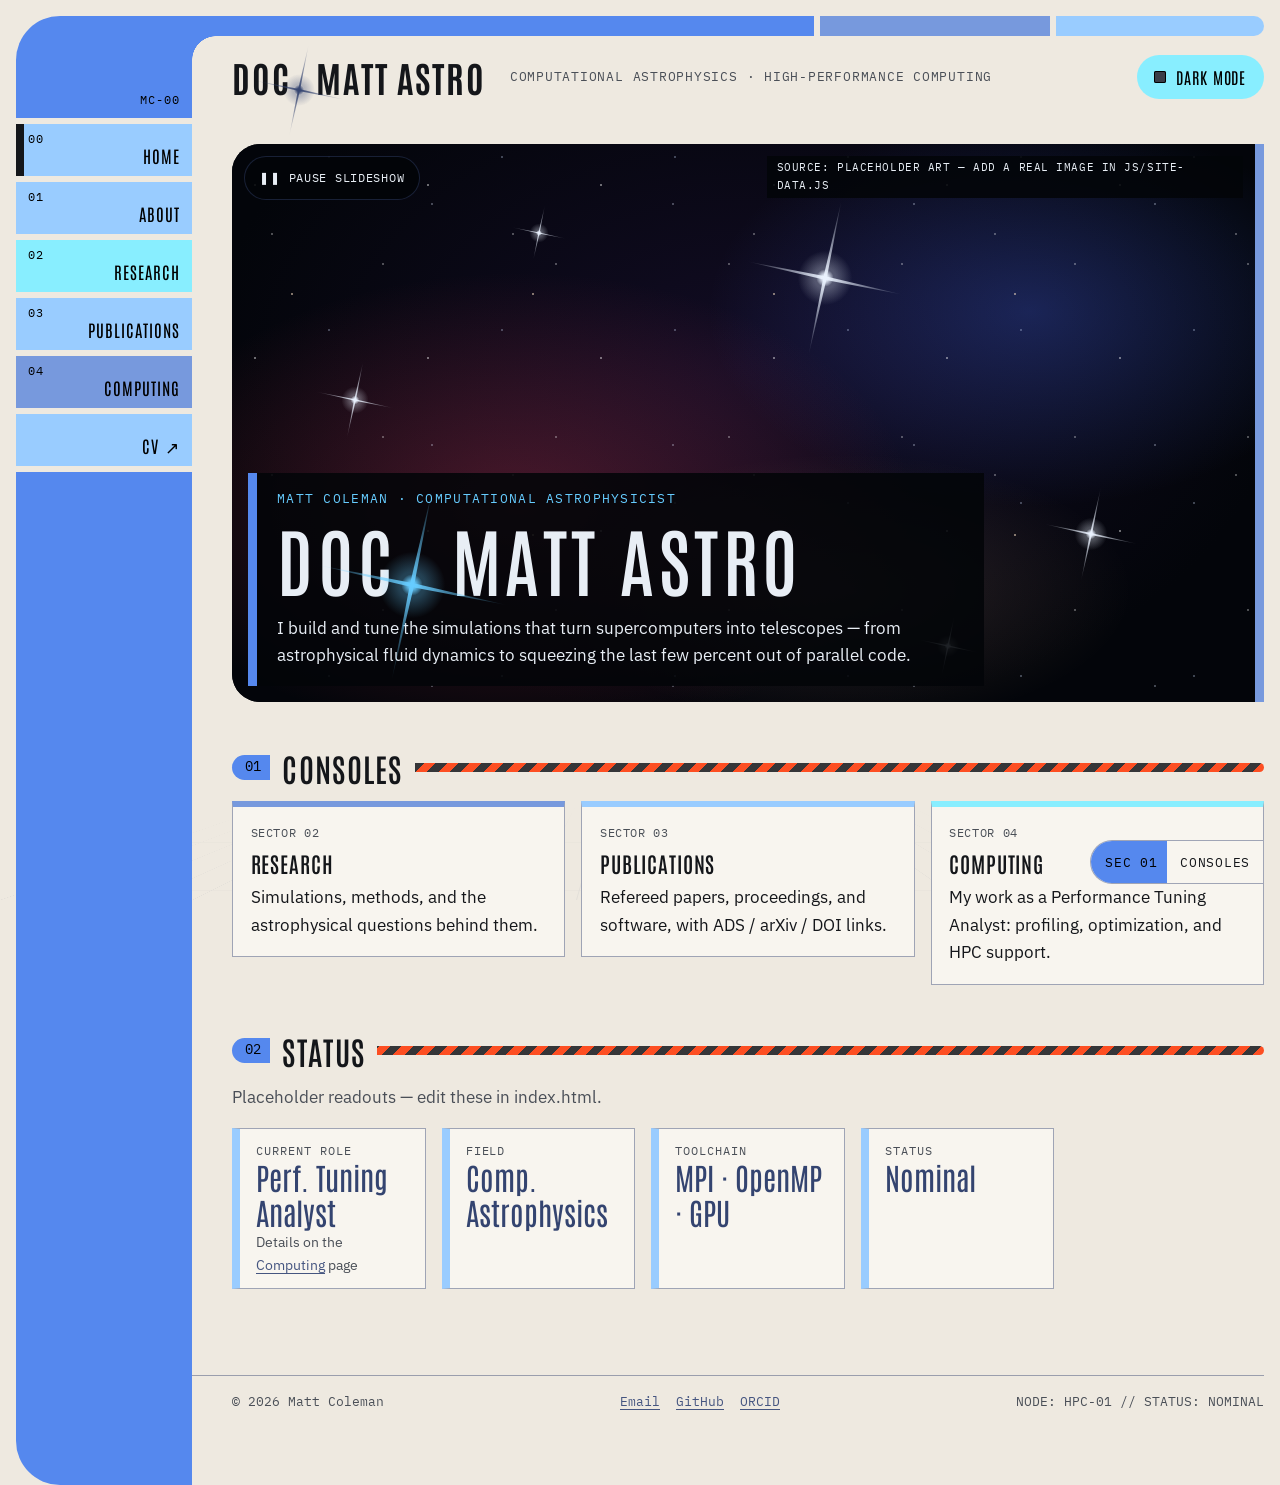
==== index.html @ 10bf3dcd "Initial convert" ====
<!doctype html>
<html lang="en">
<head>
  <meta charset="utf-8">
  <meta name="viewport" content="width=device-width, initial-scale=1">
  <title>Doc. Matt Astro — Matt Coleman, computational astrophysics & HPC</title>
  <meta name="description" content="Matt Coleman: computational astrophysicist and high-performance computing specialist.">

  <!-- 1. Apply a saved light/dark choice before anything is drawn (must come first). -->
  <script src="js/theme-init.js"></script>

  <!-- 2. Fonts: the only thing loaded from outside this site. -->
  <link rel="preconnect" href="https://fonts.googleapis.com">
  <link rel="preconnect" href="https://fonts.gstatic.com" crossorigin>
  <link rel="stylesheet" href="https://fonts.googleapis.com/css2?family=Antonio:wght@400;600;700&family=IBM+Plex+Mono:wght@400;500&family=IBM+Plex+Sans:ital,wght@0,400;0,600;1,400&display=swap">

  <!-- 3. Site styles (tokens first: they define the colors the others use). -->
  <link rel="stylesheet" href="css/tokens.css">
  <link rel="stylesheet" href="css/base.css">
  <link rel="stylesheet" href="css/layout.css">
  <link rel="stylesheet" href="css/components.css">

  <!-- 4. Scripts. "defer" = run after the HTML is read, in this order. -->
  <script src="js/site-data.js" defer></script>
  <script src="js/psf-star.js" defer></script>
  <script src="js/render.js" defer></script>
  <script src="js/rotator.js" defer></script>
  <script src="js/scrollspy.js" defer></script>
  <script src="js/theme-toggle.js" defer></script>
</head>
<body>
<!-- ================================================================
     PAGE CONTENT — EDIT TEXT BELOW
     This block is JSON: keep the "quotes", and put a comma between
     items but NOT after the last one. See README.md for every field.
     ================================================================ -->
<script type="application/json" id="page-data">
{
  "home": true,
  "kicker": "Matt Coleman · Computational Astrophysicist",
  "intro": "I build and tune the simulations that turn supercomputers into telescopes — from astrophysical fluid dynamics to squeezing the last few percent out of parallel code.",
  "image": "rotate",
  "sections": [
    {
      "id": "consoles",
      "label": "Consoles",
      "type": "cards",
      "items": [
        {
          "meta": "Sector 02",
          "title": "Research",
          "href": "research.html",
          "text": "Simulations, methods, and the astrophysical questions behind them."
        },
        {
          "meta": "Sector 03",
          "title": "Publications",
          "href": "publications.html",
          "text": "Refereed papers, proceedings, and software, with ADS / arXiv / DOI links."
        },
        {
          "meta": "Sector 04",
          "title": "Computing",
          "href": "computing.html",
          "text": "My work as a Performance Tuning Analyst: profiling, optimization, and HPC support."
        }
      ]
    },
    {
      "id": "status",
      "label": "Status",
      "type": "stats",
      "intro": "Placeholder readouts — edit these in index.html.",
      "items": [
        {
          "label": "Current role",
          "value": "Perf. Tuning Analyst",
          "note": "Details on the [Computing](computing.html) page"
        },
        {
          "label": "Field",
          "value": "Comp. Astrophysics"
        },
        {
          "label": "Toolchain",
          "value": "MPI · OpenMP · GPU"
        },
        {
          "label": "Status",
          "value": "Nominal"
        }
      ]
    }
  ]
}
</script>
<!-- ======================= END OF PAGE CONTENT ===================== -->

  <a class="skip-link" href="#main">Skip to content</a>

  <div class="frame">
    <!-- LCARS corner block (decoration only) -->
    <div class="elbow" aria-hidden="true"><span class="elbow-code">MC-00</span></div>

    <header class="masthead">
      <a class="wordmark" href="index.html">Doc<span class="sr-only">.</span><span class="psf" aria-hidden="true"></span> Matt Astro</a>
      <p class="masthead-sub">Computational Astrophysics · High-Performance Computing</p>
      <button id="theme-toggle" class="toggle" type="button" aria-pressed="false" hidden>
        <span class="toggle-led" aria-hidden="true"></span>Dark mode
      </button>
    </header>

    <!-- Site navigation. To add a page, copy one <li> line in EVERY .html file. -->
    <nav class="rail" aria-label="Site">
      <ul>
        <li><a href="index.html" aria-current="page"><span class="pill-code">00</span>Home</a></li>
        <li><a href="about.html"><span class="pill-code">01</span>About</a></li>
        <li><a href="research.html"><span class="pill-code">02</span>Research</a></li>
        <li><a href="publications.html"><span class="pill-code">03</span>Publications</a></li>
        <li><a href="computing.html"><span class="pill-code">04</span>Computing</a></li>
        <li><a href="cv/Matt_Coleman_CV.pdf">CV <span aria-hidden="true">↗</span><span class="sr-only">(PDF)</span></a></li>
      </ul>
      <div class="rail-fill" aria-hidden="true"></div>
    </nav>

    <main id="main" tabindex="-1">
      <noscript>
        <div class="noscript-panel">
          <p>This site draws its pages with JavaScript, which is turned off in your browser.
          You can still download the <a href="cv/Matt_Coleman_CV.pdf">CV (PDF)</a>.</p>
        </div>
      </noscript>
      <!-- Everything else in <main> is built by js/render.js from the JSON above. -->
    </main>

    <footer class="site-footer">
      <p>© Matt Coleman</p>
    </footer>
  </div>
</body>
</html>
---- css/tokens.css ----
/* =====================================================================
   tokens.css — every color, font, size and speed used on the site.

   HOW THIS FILE WORKS
   1. "Primitives" are raw colors with descriptive names.
   2. "Semantic" tokens say what a color is FOR (background, text, ...).
      The other CSS files only ever use the semantic tokens, so changing
      a theme means editing this file and nothing else.
   3. There are three LCARS "styles", taken from thelcars.com/themes:
        Lower Decks (orange), Lower Decks PADD (blue), and Picard.
      js/theme-init.js picks one at random on every page load and sets
      <html data-style="...">. Each style only fills in the panel colors
      and the --s-* accent variables; the light/dark blocks below read them.
      With no JavaScript the default (Lower Decks orange) is used.
   4. Light theme is the default. Dark theme kicks in when
        a) the visitor's system is set to dark (and they haven't picked
           light with the toggle), or
        b) the visitor picked dark with the toggle.
      The two dark blocks below must stay identical — edit both together.
   ===================================================================== */

:root {
  /* ---------- Primitives (raw colors) ---------- */
  /* Lower Decks (orange) — names and values from thelcars.com */
  --ld-october-sunset: #FF4400;
  --ld-orange:         #FF7700;
  --ld-harvest-gold:   #FFAA44;
  --ld-honey:          #FFCC99;
  --ld-butter:         #FFEECC;
  --ld-daybreak:       #FF9911;
  /* Lower Decks PADD (blue) */
  --pd-alpha-blue:     #5588EE;
  --pd-beta-blue:      #7799DD;
  --pd-arctic-snow:    #99CCFF;
  --pd-arctic-ice:     #66CCFF;
  --pd-radioactive:    #88EEFF;
  --pd-night-cloud:    #344470;
  --pd-night-rain:     #455580;
  --pd-sunset-red:     #FF3300;
  /* Picard */
  --pc-blue:           #37A6D1;
  --pc-bright-blue:    #41C4F7;
  --pc-dark-blue:      #1C3C55;
  --pc-medium-dark-blue: #2A7193;
  --pc-light-gray:     #9EA5BA;
  --pc-ghost-gray:     #D2D5DF;
  --pc-orange-red:     #E7442A;
  --pc-pale-orange-red: #FF977B;
  --ink:          #14161A;   /* near-black */
  --void:         #05070B;   /* deep-space black */
  --paper:        #EEE9E0;   /* warm "console paper" */

  /* ---------- Fonts (loaded from Google Fonts in each page's <head>) ---------- */
  --font-display: "Antonio", "Arial Narrow", sans-serif;     /* LCARS labels */
  --font-body:    "IBM Plex Sans", system-ui, sans-serif;    /* paragraphs */
  --font-mono:    "IBM Plex Mono", ui-monospace, monospace;  /* readouts */

  /* ---------- Sizes ---------- */
  --rail-w:  11rem;    /* width of the left navigation rail */
  --bar-h:   1.25rem;  /* thickness of the LCARS header bar */
  --fillet:  1.5rem;   /* radius of the inner elbow curve */
  --gap:     0.375rem; /* the thin black gaps between LCARS blocks */
  --radius-elbow: 2.75rem;
  --measure: 68ch;     /* comfortable max line length for paragraphs */

  /* ---------- Motion ---------- */
  --dur:  160ms;                       /* hover/focus transition length */
  --dur-fade: 1.2s;                    /* crossfade between rotating photos */
  --ease: cubic-bezier(.2, .7, .3, 1);

  /* ---------- Style: Lower Decks (default) ---------- */
  --panel-1:     var(--ld-orange);        /* LCARS block fills ... */
  --panel-2:     var(--ld-harvest-gold);
  --panel-3:     var(--ld-honey);
  --panel-4:     var(--ld-october-sunset);
  --hazard-a:    var(--ld-orange);
  --s-accent-light:     #9A3F00;          /* darkened to be readable on paper */
  --s-accent-light-rgb: 154, 63, 0;
  --s-link-light:       #8A3800;
  --s-fill-light:       var(--ld-butter); /* "selected" fill, black text */
  --s-accent-dark:      var(--ld-daybreak);
  --s-accent-dark-rgb:  255, 153, 17;

  /* ---------- Semantic tokens: LIGHT theme ("daylight control room") ---------- */
  color-scheme: light;
  --bg:          var(--paper);
  --surface:     #F8F5EF;  /* cards and panels */
  --text:        var(--ink);
  --text-muted:  #4A4F57;
  --accent:      var(--s-accent-light);    /* headings' accents, readout values */
  --link:        var(--s-link-light);
  --line:        rgba(var(--s-accent-light-rgb), 0.45);  /* hairline borders */
  --on-panel:    #000;                     /* ... always with black text */
  --accent-fill: var(--s-fill-light);      /* "selected" fill, black text */
  --glow:        none;                     /* no glow in daylight — it reads as blur */
  --glow-strong: 0 0 0 1px var(--accent);
  --grid-line:   rgba(var(--s-accent-light-rgb), 0.5);
  --grid-opacity: 0.12;
  --hazard-b:    var(--ink);
  --scrim:       rgba(3, 5, 9, 0.88);      /* backing behind text on photos */
  --focus:       #0047D6;
}

/* ---------- Style: Lower Decks PADD (blue) ---------- */
:root[data-style="lower-decks-padd"] {
  --panel-1:     var(--pd-alpha-blue);
  --panel-2:     var(--pd-beta-blue);
  --panel-3:     var(--pd-arctic-snow);
  --panel-4:     var(--pd-radioactive);
  --hazard-a:    var(--pd-sunset-red);
  --s-accent-light:     var(--pd-night-cloud);
  --s-accent-light-rgb: 52, 68, 112;
  --s-link-light:       var(--pd-night-rain);
  --s-fill-light:       var(--pd-arctic-snow);
  --s-accent-dark:      var(--pd-arctic-ice);
  --s-accent-dark-rgb:  102, 204, 255;
}

/* ---------- Style: Picard ---------- */
:root[data-style="picard"] {
  --panel-1:     var(--pc-blue);
  --panel-2:     var(--pc-pale-orange-red);
  --panel-3:     var(--pc-light-gray);
  --panel-4:     var(--pc-ghost-gray);
  --hazard-a:    var(--pc-orange-red);
  --s-accent-light:     var(--pc-medium-dark-blue);
  --s-accent-light-rgb: 42, 113, 147;
  --s-link-light:       var(--pc-dark-blue);
  --s-fill-light:       var(--pc-bright-blue);
  --s-accent-dark:      var(--pc-bright-blue);
  --s-accent-dark-rgb:  65, 196, 247;
}

/* ---------- DARK theme ("night watch"), automatic ---------- */
@media (prefers-color-scheme: dark) {
  :root:not([data-theme="light"]) {
    color-scheme: dark;
    --bg:          var(--void);
    --surface:     #0B1018;
    --text:        #E8EEF5;
    --text-muted:  #9AA7B8;
    --accent:      var(--s-accent-dark);
    --link:        var(--s-accent-dark);
    --line:        rgba(var(--s-accent-dark-rgb), 0.35);
    --accent-fill: var(--s-accent-dark);
    --glow:        0 0 10px rgba(var(--s-accent-dark-rgb), 0.18);
    --glow-strong: 0 0 0 1px var(--s-accent-dark), 0 0 18px rgba(var(--s-accent-dark-rgb), 0.45);
    --grid-line:   rgba(var(--s-accent-dark-rgb), 0.7);
    --grid-opacity: 0.22;
    --hazard-b:    transparent;
    --focus:       var(--s-accent-dark);
  }
}

/* ---------- DARK theme, chosen with the toggle (keep in sync with above) ---------- */
:root[data-theme="dark"] {
  color-scheme: dark;
  --bg:          var(--void);
  --surface:     #0B1018;
  --text:        #E8EEF5;
  --text-muted:  #9AA7B8;
  --accent:      var(--s-accent-dark);
  --link:        var(--s-accent-dark);
  --line:        rgba(var(--s-accent-dark-rgb), 0.35);
  --accent-fill: var(--s-accent-dark);
  --glow:        0 0 10px rgba(var(--s-accent-dark-rgb), 0.18);
  --glow-strong: 0 0 0 1px var(--s-accent-dark), 0 0 18px rgba(var(--s-accent-dark-rgb), 0.45);
  --grid-line:   rgba(var(--s-accent-dark-rgb), 0.7);
  --grid-opacity: 0.22;
  --hazard-b:    transparent;
  --focus:       var(--s-accent-dark);
}

/* Areas that sit on top of a space photo are always dark, in both themes. */
.dark-island {
  --text:       #E8EEF5;
  --text-muted: #B5C0CE;
  --accent:     var(--s-accent-dark);
  --link:       var(--s-accent-dark);
  --focus:      var(--s-accent-dark);
  color: var(--text);
}

/* Visitors who ask their system for less motion get instant changes. */
@media (prefers-reduced-motion: reduce) {
  :root { --dur: 0s; --dur-fade: 0s; }
}
---- css/base.css ----
/* =====================================================================
   base.css — resets, typography, links, focus rings, helpers.
   ===================================================================== */

*, *::before, *::after { box-sizing: border-box; }

html {
  background: var(--bg);
  color: var(--text);
  -webkit-text-size-adjust: 100%;
}

/* Smooth scrolling for in-page links, only if the visitor is OK with motion. */
@media (prefers-reduced-motion: no-preference) {
  html { scroll-behavior: smooth; }
}

body {
  margin: 0;
  font-family: var(--font-body);
  font-size: 1.0625rem;
  line-height: 1.6;
  /* No background here on purpose: the html element paints it, so the
     Tron grid (body::before, below) can sit between the two. */
}

/* The faint Tron perspective grid fading in at the bottom of the screen. */
body::before {
  content: "";
  position: fixed;
  left: 0;
  right: 0;
  bottom: 0;
  height: 45vh;
  z-index: -1;
  pointer-events: none;
  background-image:
    linear-gradient(var(--grid-line) 1px, transparent 1px),
    linear-gradient(90deg, var(--grid-line) 1px, transparent 1px);
  background-size: 48px 48px;
  transform: perspective(420px) rotateX(62deg);
  transform-origin: bottom;
  opacity: var(--grid-opacity);
  -webkit-mask-image: linear-gradient(to top, #000, transparent 85%);
          mask-image: linear-gradient(to top, #000, transparent 85%);
}

h1, h2, h3 {
  font-family: var(--font-display);
  font-weight: 600;
  line-height: 1.1;
  letter-spacing: 0.04em;
  text-transform: uppercase;
  margin: 0 0 0.5em;
}

p { margin: 0 0 1em; max-width: var(--measure); }

img { max-width: 100%; display: block; }

a {
  color: var(--link);
  text-decoration-thickness: 1px;
  text-underline-offset: 0.2em;
  transition: color var(--dur) var(--ease), text-decoration-color var(--dur) var(--ease);
}
a:hover { text-decoration-thickness: 2px; }

/* ---------- Focus: always a solid outline (glow alone is never enough) ---------- */
:focus-visible {
  outline: 3px solid var(--focus);
  outline-offset: 3px;
}
main:focus { outline: none; } /* the skip-link target doesn't need a ring */

/* ---------- Helpers ---------- */

/* Hidden visually but still read by screen readers. */
.sr-only {
  position: absolute !important;
  width: 1px; height: 1px;
  padding: 0; margin: -1px;
  overflow: hidden;
  clip: rect(0 0 0 0);
  white-space: nowrap;
  border: 0;
}

/* Make sure the HTML "hidden" attribute always wins. */
[hidden] { display: none !important; }

/* "Skip to content" link: invisible until a keyboard user tabs to it. */
.skip-link {
  position: absolute;
  left: 1rem;
  top: -100px;
  z-index: 100;
  padding: 0.75rem 1rem;
  background: var(--panel-1);
  color: var(--on-panel);
  font-family: var(--font-display);
  text-transform: uppercase;
  text-decoration: none;
}
.skip-link:focus { top: 1rem; }

::selection { background: var(--accent-fill); color: #000; }
---- css/layout.css ----
/* =====================================================================
   layout.css — the LCARS page frame.

   Desktop:                      Phone (under 45em ≈ 720px):
   ┌───────┬──────────────────┐  ┌──────────────────┐
   │ elbow │ ═══ bar ═══      │  │ ═══ top bar ═══  │
   │       │ header           │  │ header           │
   ├───────┼──────────────────┤  │ [pill][pill]...  │
   │ rail  │ main content     │  │ main content     │
   │ pills │                  │  │ footer           │
   │       │ footer           │  └──────────────────┘
   └───────┴──────────────────┘
   ===================================================================== */

.frame {
  display: grid;
  grid-template-columns: var(--rail-w) minmax(0, 1fr);
  grid-template-rows: auto 1fr auto;
  grid-template-areas:
    "elbow header"
    "rail  main"
    "rail  footer";
  row-gap: var(--gap);
  min-height: 100vh;
  padding: 1rem 1rem 0 1rem;
}

/* ---------- The elbow: orange corner block ---------- */
.elbow {
  grid-area: elbow;
  position: relative;
  display: flex;
  align-items: flex-end;
  justify-content: flex-end;
  min-height: 6rem;
  padding: 0.5rem 0.75rem;
  background: var(--panel-1);
  color: var(--on-panel);
  border-top-left-radius: var(--radius-elbow);
}

/* The small concave curve where the elbow meets the header bar.
   It's a square with a transparent circle cut out of one corner. */
.elbow::after {
  content: "";
  position: absolute;
  top: var(--bar-h);
  left: 100%;
  width: var(--fillet);
  height: var(--fillet);
  background: radial-gradient(circle at 100% 100%,
              transparent calc(var(--fillet) - 0.5px), var(--panel-1) var(--fillet));
}

.elbow-code {
  font-family: var(--font-mono);
  font-size: 0.75rem;
  letter-spacing: 0.08em;
}

/* ---------- Header (masthead) ---------- */
.masthead {
  grid-area: header;
  position: relative;
  display: flex;
  flex-wrap: wrap;
  align-items: center;
  gap: 0.5rem 1.5rem;
  padding: calc(var(--bar-h) + 0.75rem) 0 0.75rem calc(var(--fillet) + 1rem);
}

/* The horizontal LCARS bar, split into colored segments. */
.masthead::before {
  content: "";
  position: absolute;
  top: 0;
  left: 0;
  right: 0;
  height: var(--bar-h);
  border-radius: 0 999px 999px 0;
  background: linear-gradient(to right,
    var(--panel-1) 0 58%,
    transparent 58% calc(58% + var(--gap)),
    var(--panel-2) calc(58% + var(--gap)) 80%,
    transparent 80% calc(80% + var(--gap)),
    var(--panel-3) calc(80% + var(--gap)) 100%);
}

.masthead-sub {
  margin: 0;
  font-family: var(--font-mono);
  font-size: 0.8rem;
  letter-spacing: 0.06em;
  text-transform: uppercase;
  color: var(--text-muted);
}

/* ---------- The navigation rail ---------- */
.rail {
  grid-area: rail;
  display: flex;
  flex-direction: column;
  gap: var(--gap);
}

.rail ul {
  list-style: none;
  margin: 0;
  padding: 0;
  display: flex;
  flex-direction: column;
  gap: var(--gap);
}

/* The long colored block that fills the rest of the rail, ending in a curve. */
.rail-fill {
  flex: 1;
  min-height: 4rem;
  background: var(--panel-1);
  border-bottom-left-radius: var(--radius-elbow);
}

/* ---------- Main content and footer ---------- */
main {
  grid-area: main;
  min-width: 0;   /* lets long words wrap instead of widening the page */
  padding: 1.25rem 0 5rem calc(var(--fillet) + 1rem);
}

.site-footer {
  grid-area: footer;
  padding: 1rem 0 1.5rem calc(var(--fillet) + 1rem);
}

/* ---------- Phone layout ---------- */
@media (max-width: 45em) {
  .frame {
    grid-template-columns: minmax(0, 1fr);
    grid-template-areas: "elbow" "header" "rail" "main" "footer";
    padding: 0.75rem 0.75rem 0;
  }

  /* The elbow becomes a simple rounded top bar. */
  .elbow {
    min-height: var(--bar-h);
    padding: 0;
    border-radius: 999px;
  }
  .elbow::after,
  .elbow-code,
  .masthead::before,
  .rail-fill { display: none; }

  .masthead { padding: 0.5rem 0; }

  /* Pills wrap into rows instead of a column. */
  .rail ul { flex-direction: row; flex-wrap: wrap; }
  .rail li { flex: 1 1 auto; }

  main, .site-footer { padding-left: 0; }
}
---- css/components.css ----
/* =====================================================================
   components.css — the individual building blocks:
   wordmark + PSF star, nav pills, theme toggle, viewscreen (photo
   banner), sections, cards, readouts, timeline, publications,
   section indicator, footer, error panel.
   ===================================================================== */

/* ---------- Wordmark: "Doc★ Matt Astro" ---------- */
.wordmark {
  font-family: var(--font-display);
  font-weight: 700;
  font-size: clamp(1.6rem, 1.2rem + 1.5vw, 2.25rem);
  letter-spacing: 0.06em;
  text-transform: uppercase;
  text-decoration: none;
  color: var(--text);
  white-space: nowrap;
}

/* The PSF star that replaces the "." after "Doc".
   The span is period-sized and sits on the baseline; the SVG inside is
   much bigger and centered on it, so the spikes overhang the letters. */
.psf {
  display: inline-block;
  position: relative;
  width: 0.3em;
  height: 0.3em;
  margin: 0 0.1em 0 0.06em;
  color: var(--accent);
}
/* Fallback dot, shown only until JavaScript draws the star. */
.psf::before {
  content: "";
  position: absolute;
  inset: 0.05em;
  border-radius: 50%;
  background: currentColor;
}
.psf--drawn::before { display: none; }

.psf svg {
  position: absolute;
  left: 50%;
  top: 50%;
  width: 2.6em;
  height: 2.6em;
  transform: translate(-50%, -50%);
  overflow: visible;
  pointer-events: none;
  transition: transform var(--dur) var(--ease), opacity var(--dur) var(--ease);
}

/* A tiny "twinkle" when the wordmark is hovered or focused. */
.wordmark:hover .psf svg,
.wordmark:focus-visible .psf svg {
  transform: translate(-50%, -50%) scale(1.18) rotate(6deg);
}
@media (prefers-reduced-motion: reduce) {
  .wordmark:hover .psf svg,
  .wordmark:focus-visible .psf svg { transform: translate(-50%, -50%); }
}

/* ---------- Navigation pills in the rail ---------- */
.rail a {
  display: flex;
  align-items: flex-end;
  justify-content: flex-end;
  gap: 0.4rem;
  min-height: 3.25rem;
  padding: 0.35rem 0.75rem;
  background: var(--pill-bg, var(--panel-2));
  color: var(--on-panel);
  font-family: var(--font-display);
  font-size: 1.05rem;
  letter-spacing: 0.06em;
  text-transform: uppercase;
  text-decoration: none;
  transition: filter var(--dur) var(--ease), background-color var(--dur) var(--ease);
}
/* Rotate through the LCARS colors. */
.rail li:nth-child(4n+1) a { --pill-bg: var(--panel-2); }
.rail li:nth-child(4n+2) a { --pill-bg: var(--panel-3); }
.rail li:nth-child(4n+3) a { --pill-bg: var(--panel-4); }
.rail li:nth-child(4n+4) a { --pill-bg: var(--panel-3); }

.rail a:hover { filter: brightness(1.12) saturate(1.1); }

/* The page you're on: light-blue fill, plus a black notch so it isn't color-only. */
.rail li a[aria-current="page"] {
  --pill-bg: var(--accent-fill);
  box-shadow: inset 0.5rem 0 0 var(--ink);
}

.pill-code {
  font-family: var(--font-mono);
  font-size: 0.75rem;
  margin-right: auto;   /* pushes the code to the left edge */
  align-self: flex-start;
}

@media (max-width: 45em) {
  .rail a {
    min-height: 2.75rem;
    align-items: center;
    justify-content: center;
  }
  .pill-code { display: none; }
  .rail li:first-child a { border-radius: 999px 0 0 999px; }
  .rail li:last-child a  { border-radius: 0 999px 999px 0; }
}

/* ---------- Theme toggle (a control-panel switch with an LED) ---------- */
.toggle {
  display: inline-flex;
  align-items: center;
  gap: 0.6rem;
  min-height: 2.75rem;
  margin-left: auto;
  padding: 0.4rem 1.1rem;
  border: 0;
  border-radius: 999px;
  background: var(--panel-4);
  color: var(--on-panel);
  font-family: var(--font-display);
  font-size: 1rem;
  letter-spacing: 0.06em;
  text-transform: uppercase;
  cursor: pointer;
  transition: filter var(--dur) var(--ease);
}
.toggle:hover { filter: brightness(1.1); }

.toggle-led {
  width: 0.75rem;
  height: 0.75rem;
  border-radius: 2px;
  background: #3A3D48;
  box-shadow: inset 0 0 0 1px #000;
  transition: background-color var(--dur) var(--ease), box-shadow var(--dur) var(--ease);
}
.toggle[aria-pressed="true"] .toggle-led {
  background: var(--s-accent-dark);
  box-shadow: inset 0 0 0 1px #000, 0 0 8px var(--s-accent-dark);
}

/* ---------- Viewscreen: the framed space photo at the top of each page ---------- */
.viewscreen {
  position: relative;
  isolation: isolate;
  display: grid;
  align-items: end;
  min-height: 14rem;
  padding-top: 3.5rem;   /* keeps the text panel clear of the credit strip */
  overflow: hidden;
  border-radius: 1.75rem 0 0 1.75rem;
  border-right: 0.6rem solid var(--panel-2);
  background: #03050A;
}
.viewscreen--hero { min-height: clamp(22rem, 62vh, 38rem); }

/* Each photo is a "layer" filling the viewscreen. When the photo rotates,
   the new layer fades in on top of the old one, which is then removed. */
.viewscreen-layer {
  position: absolute;
  inset: 0;
  z-index: -1;
  transition: opacity var(--dur-fade) ease;
}
.viewscreen-layer.is-entering { opacity: 0; }

.viewscreen-media,
.viewscreen-media img,
.starfield {
  position: absolute;
  inset: 0;
  width: 100%;
  height: 100%;
}
.viewscreen-media img { object-fit: cover; }

/* Placeholder "photo" made from CSS gradients until real images are added.
   The three --neb colors are the nebula glows; variants 2 and 3 swap them. */
.starfield {
  --neb-1: rgba(140, 70, 210, 0.38);
  --neb-2: rgba(255, 130, 60, 0.28);
  --neb-3: rgba(60, 200, 220, 0.18);
  --deep:  #0B1530;
  background:
    radial-gradient(1.2px 1.2px at 23px 41px, #fff, transparent),
    radial-gradient(1px 1px at 97px 13px, #cfe0ff, transparent),
    radial-gradient(1px 1px at 151px 120px, #fff, transparent),
    radial-gradient(1.4px 1.4px at 60px 150px, #ffe6c8, transparent),
    radial-gradient(1px 1px at 40px 90px, #fff, transparent),
    radial-gradient(1px 1px at 200px 60px, #dfe9ff, transparent),
    radial-gradient(ellipse 55% 60% at 28% 65%, var(--neb-1), transparent 70%),
    radial-gradient(ellipse 45% 50% at 78% 30%, var(--neb-2), transparent 70%),
    radial-gradient(ellipse 40% 35% at 60% 80%, var(--neb-3), transparent 70%),
    radial-gradient(ellipse at 50% 40%, var(--deep), #03050A 75%);
  background-size:
    173px 173px, 173px 173px, 173px 173px,
    241px 241px, 241px 241px, 241px 241px,
    100% 100%, 100% 100%, 100% 100%, 100% 100%;
}
.starfield--2 {   /* teal and gold, like a Hubble palette */
  --neb-1: rgba(30, 170, 160, 0.30);
  --neb-2: rgba(230, 180, 60, 0.26);
  --neb-3: rgba(90, 120, 255, 0.22);
  --deep:  #08182A;
}
.starfield--3 {   /* red and blue, like a Rubin color composite */
  --neb-1: rgba(220, 60, 90, 0.30);
  --neb-2: rgba(70, 110, 255, 0.28);
  --neb-3: rgba(255, 200, 150, 0.14);
  --deep:  #120C24;
}

/* Bright foreground stars (with the same PSF as the logo). */
.field-star {
  position: absolute;
  color: #EAF2FF;
  transform: translate(-50%, -50%);
}
.field-star svg { width: 100%; height: 100%; overflow: visible; display: block; }

/* The dark text panel that sits on the photo. */
.viewscreen-panel {
  margin: 1rem;
  padding: 1rem 1.25rem;
  max-width: 40rem;
  background: var(--scrim);
  border-left: 0.6rem solid var(--panel-1);
}
.viewscreen-panel h1 { margin: 0.1em 0 0.2em; font-size: clamp(2rem, 1.4rem + 2.5vw, 3.25rem); }
.viewscreen-panel p:last-child { margin-bottom: 0; }
.viewscreen--hero .viewscreen-panel { max-width: 46rem; }
.viewscreen--hero .viewscreen-panel h1 { font-size: clamp(2.5rem, 1.5rem + 4vw, 4.75rem); letter-spacing: 0.06em; }

.kicker {
  margin: 0;
  font-family: var(--font-mono);
  font-size: 0.8rem;
  letter-spacing: 0.1em;
  text-transform: uppercase;
  color: var(--accent);
}

/* Strip along the top of the viewscreen: slideshow button (left), credit (right). */
.viewscreen-top {
  position: absolute;
  top: 0.75rem;
  left: 0.75rem;
  right: 0.75rem;
  display: flex;
  flex-wrap: wrap;
  align-items: flex-start;
  gap: 0.5rem;
}

.rotator-btn {
  min-height: 2.75rem;
  padding: 0.2rem 0.9rem;
  border: 1px solid var(--line);
  border-radius: 999px;
  background: var(--scrim);
  font-family: var(--font-mono);
  font-size: 0.75rem;
  letter-spacing: 0.06em;
  text-transform: uppercase;
  cursor: pointer;
  transition: border-color var(--dur) var(--ease), box-shadow var(--dur) var(--ease);
}
.rotator-btn:hover { border-color: var(--accent); box-shadow: 0 0 10px rgba(var(--s-accent-dark-rgb), 0.4); }

/* Image credit. */
.credit {
  margin: 0 0 0 auto;   /* pushed to the right */
  padding: 0.2rem 0.6rem;
  background: var(--scrim);
  font-family: var(--font-mono);
  font-size: 0.7rem;
  letter-spacing: 0.05em;
  text-transform: uppercase;
}
/* On phones, leave room above the text panel so the credit can't cover it. */
@media (max-width: 45em) {
  .viewscreen { padding-top: 4rem; }
  .viewscreen--hero { padding-top: 7rem; }   /* button + credit can take two rows */
}

/* ---------- Sections ---------- */
.section {
  margin-top: 3rem;
  scroll-margin-top: 1.5rem;
}

.section-head {
  display: flex;
  align-items: center;
  gap: 0.75rem;
  margin-bottom: 1rem;
}
.section-head h2 { margin: 0; font-size: clamp(1.5rem, 1.2rem + 1vw, 2rem); }

.section-code {
  padding: 0.1rem 0.6rem 0.1rem 0.8rem;
  border-radius: 999px 0 0 999px;
  background: var(--panel-1);
  color: var(--on-panel);
  font-family: var(--font-mono);
  font-size: 0.85rem;
}

/* Hazard stripes trailing after each section title. */
.section-head::after {
  content: "";
  flex: 1;
  min-width: 2rem;
  height: 0.55rem;
  border-radius: 0 999px 999px 0;
  background: repeating-linear-gradient(-45deg,
    var(--hazard-a) 0 8px, var(--hazard-b) 8px 16px);
  opacity: 0.85;
}

.section-intro { color: var(--text-muted); }

/* ---------- Cards ---------- */
.cards {
  display: grid;
  grid-template-columns: repeat(auto-fill, minmax(min(100%, 16rem), 1fr));
  gap: 1rem;
  margin: 0;
  padding: 0;
  list-style: none;
}

.card {
  position: relative;
  display: flex;
  flex-direction: column;
  padding: 1rem 1.1rem 1.1rem;
  background: var(--surface);
  border: 1px solid var(--line);
  border-top: 0.4rem solid var(--card-tab, var(--panel-2));
  box-shadow: var(--glow);
  transition: border-color var(--dur) var(--ease), box-shadow var(--dur) var(--ease);
}
.cards > li:nth-child(4n+2) .card { --card-tab: var(--panel-3); }
.cards > li:nth-child(4n+3) .card { --card-tab: var(--panel-4); }
.cards > li:nth-child(4n+4) .card { --card-tab: var(--panel-1); }

.card:hover,
.card:focus-within {
  border-color: var(--accent);
  box-shadow: var(--glow-strong);
}

.card h3 { font-size: 1.35rem; margin-bottom: 0.4em; }
.card p { margin-bottom: 0.75em; }
.card > :last-child { margin-bottom: 0; }

/* A card with a link: the whole card is clickable. */
.card-link { color: inherit; text-decoration: none; }
.card-link::after { content: ""; position: absolute; inset: 0; }
.card-link:hover { text-decoration: underline; }
.card-link:focus-visible { outline: none; }   /* the card shows focus instead */
.card:has(.card-link:focus-visible) { outline: 3px solid var(--focus); outline-offset: 3px; }

.meta {
  font-family: var(--font-mono);
  font-size: 0.78rem;
  letter-spacing: 0.05em;
  text-transform: uppercase;
  color: var(--text-muted);
}

/* Little mono chips for tags/skills. */
.tags {
  display: flex;
  flex-wrap: wrap;
  gap: 0.35rem;
  margin: auto 0 0;
  padding: 0.25rem 0 0;
  list-style: none;
}
.tags li {
  padding: 0.1rem 0.5rem;
  border: 1px solid var(--line);
  font-family: var(--font-mono);
  font-size: 0.75rem;
}

/* Before → after readout on case-study cards. */
.speedup {
  display: grid;
  grid-template-columns: max-content 1fr;   /* label | value */
  align-items: baseline;
  gap: 0.15rem 0.75rem;
  margin: 0 0 0.75rem;
  padding: 0.5rem 0.75rem;
  border-left: 0.35rem solid var(--panel-1);
  background: color-mix(in srgb, var(--surface) 70%, var(--bg));
  font-family: var(--font-mono);
  font-size: 0.85rem;
}
.speedup dt { color: var(--text-muted); text-transform: uppercase; font-size: 0.72rem; }
.speedup dd { margin: 0; }
.speedup .gain { grid-column: 1 / -1; font-family: var(--font-display); font-size: 1.5rem; color: var(--accent); }

/* ---------- Readouts (stats) ---------- */
.readouts {
  display: grid;
  grid-template-columns: repeat(auto-fill, minmax(min(100%, 12rem), 1fr));
  gap: 1rem;
  margin: 0;
}
.readout {
  padding: 0.75rem 1rem;
  background: var(--surface);
  border: 1px solid var(--line);
  border-left: 0.5rem solid var(--panel-3);
  box-shadow: var(--glow);
}
.readout dt {
  font-family: var(--font-mono);
  font-size: 0.75rem;
  letter-spacing: 0.08em;
  text-transform: uppercase;
  color: var(--text-muted);
}
.readout dd { margin: 0; }
.readout-value {
  display: block;
  font-family: var(--font-display);
  font-size: 1.9rem;
  line-height: 1.15;
  color: var(--accent);
}
.readout-note { display: block; font-size: 0.9rem; color: var(--text-muted); }

/* ---------- Timeline ---------- */
.timeline {
  list-style: none;
  margin: 0;
  padding: 0 0 0 1.5rem;
  border-left: 2px solid var(--line);
}
.timeline li { position: relative; padding-bottom: 1.5rem; }
.timeline li::before {      /* square marker on the line */
  content: "";
  position: absolute;
  left: calc(-1.5rem - 0.45rem - 1px);
  top: 0.35rem;
  width: 0.9rem;
  height: 0.9rem;
  background: var(--panel-1);
}
.timeline h3 { font-size: 1.3rem; margin: 0.15rem 0 0.2rem; }
.timeline p { margin-bottom: 0.25rem; }

/* ---------- Publications ---------- */
.pub-filter {
  display: flex;
  flex-wrap: wrap;
  align-items: center;
  gap: var(--gap);
  margin-bottom: 1rem;
}
.seg-btn {
  min-height: 2.75rem;
  padding: 0.3rem 1rem;
  border: 1px solid var(--line);
  background: var(--surface);
  color: var(--text);
  font-family: var(--font-display);
  font-size: 1rem;
  letter-spacing: 0.06em;
  text-transform: uppercase;
  cursor: pointer;
  transition: background-color var(--dur) var(--ease), border-color var(--dur) var(--ease);
}
.seg-btn:first-child { border-radius: 999px 0 0 999px; }
.seg-btn:nth-child(2) { border-radius: 0 999px 999px 0; }
.seg-btn:hover { border-color: var(--accent); }
.seg-btn[aria-pressed="true"] { background: var(--accent-fill); color: #000; border-color: var(--accent-fill); }
.pub-count { margin: 0 0 0 0.75rem; }

.pubs { list-style: none; margin: 0; padding: 0; }
.pub {
  display: grid;
  grid-template-columns: 4.5rem minmax(0, 1fr);
  gap: 0.25rem 1rem;
  padding: 1rem 0;
  border-bottom: 1px solid var(--line);
}
.pub-year {
  font-family: var(--font-mono);
  color: var(--accent);
}
.pub-title { margin: 0 0 0.2rem; font-weight: 600; }
.pub-authors { margin: 0 0 0.2rem; color: var(--text-muted); }
.pub-authors strong { color: var(--text); }
.pub-venue { margin: 0 0 0.4rem; font-style: italic; }
.pub-links { display: flex; flex-wrap: wrap; gap: 0.4rem; margin: 0; padding: 0; list-style: none; }
.pub-links a {
  display: inline-flex;
  align-items: center;
  min-height: 2rem;
  padding: 0 0.6rem;
  border: 1px solid var(--line);
  font-family: var(--font-mono);
  font-size: 0.75rem;
  text-transform: uppercase;
  text-decoration: none;
  transition: border-color var(--dur) var(--ease), box-shadow var(--dur) var(--ease);
}
.pub-links a:hover { border-color: var(--accent); box-shadow: var(--glow-strong); }
@media (pointer: coarse) { .pub-links a { min-height: 2.75rem; } }
@media (max-width: 30em) { .pub { grid-template-columns: minmax(0, 1fr); } }

/* ---------- Section indicator (fixed, bottom-right) ---------- */
.indicator {
  position: fixed;
  right: 1rem;
  bottom: 1rem;
  z-index: 20;
  display: flex;
  flex-direction: column;
  align-items: flex-end;
}

.indicator-chip {
  display: inline-flex;
  align-items: stretch;
  max-width: min(22rem, calc(100vw - 2rem));
  min-height: 2.75rem;
  padding: 0;
  border: 1px solid var(--line);
  border-radius: 999px 0 0 999px;
  background: var(--surface);
  color: var(--text);
  box-shadow: var(--glow);
  font-family: var(--font-mono);
  font-size: 0.8rem;
  letter-spacing: 0.06em;
  text-transform: uppercase;
  cursor: pointer;
  overflow: hidden;
  transition: border-color var(--dur) var(--ease), box-shadow var(--dur) var(--ease);
}
.indicator-chip:hover,
.indicator-chip[aria-expanded="true"] { border-color: var(--accent); box-shadow: var(--glow-strong); }

.indicator-code {
  display: flex;
  align-items: center;
  padding: 0 0.6rem 0 0.9rem;
  background: var(--panel-1);
  color: var(--on-panel);
}
.indicator-label {
  display: flex;
  align-items: center;
  padding: 0 0.8rem;
  white-space: nowrap;
  overflow: hidden;
  text-overflow: ellipsis;
}

.indicator-list {
  order: -1;   /* pops up above the chip */
  margin-bottom: 0.5rem;
  min-width: 15rem;
  max-width: calc(100vw - 2rem);
  background: var(--surface);
  border: 1px solid var(--accent);
  box-shadow: var(--glow-strong);
}
.indicator-list ol { list-style: none; margin: 0; padding: 0.35rem; }
.indicator-list a {
  display: flex;
  gap: 0.6rem;
  align-items: center;
  min-height: 2.5rem;
  padding: 0.25rem 0.75rem;
  color: var(--text);
  font-family: var(--font-display);
  font-size: 1rem;
  letter-spacing: 0.05em;
  text-transform: uppercase;
  text-decoration: none;
  transition: background-color var(--dur) var(--ease);
}
.indicator-list a:hover { background: color-mix(in srgb, var(--accent) 15%, transparent); }
.indicator-list a span { font-family: var(--font-mono); font-size: 0.75rem; color: var(--text-muted); }
/* Current section: filled and notched, so it's not marked by color alone. */
.indicator-list a[aria-current="location"] {
  background: var(--accent-fill);
  color: #000;
  box-shadow: inset 0.4rem 0 0 var(--ink);
}
.indicator-list a[aria-current="location"] span { color: #000; }

/* ---------- Footer ---------- */
.site-footer {
  display: flex;
  flex-wrap: wrap;
  justify-content: space-between;
  gap: 0.5rem 1.5rem;
  padding-bottom: 4.5rem;   /* room for the section indicator chip */
  border-top: 1px solid var(--line);
  font-family: var(--font-mono);
  font-size: 0.8rem;
  color: var(--text-muted);
}
.site-footer p { margin: 0; }
.site-footer ul { display: flex; flex-wrap: wrap; gap: 1rem; margin: 0; padding: 0; list-style: none; }

/* ---------- Content error panel (shown when the page's JSON is broken) ---------- */
.content-error {
  margin-top: 2rem;
  padding: 1rem 1.25rem;
  border: 2px solid #D4002A;
  border-left-width: 0.75rem;
  background: var(--surface);
}
.content-error h2 { color: #D4002A; }
.content-error pre { white-space: pre-wrap; font-family: var(--font-mono); font-size: 0.85rem; }

/* ---------- No-JavaScript notice ---------- */
.noscript-panel {
  margin-top: 1.5rem;
  padding: 1rem 1.25rem;
  border: 1px solid var(--line);
  border-left: 0.6rem solid var(--panel-1);
  background: var(--surface);
}
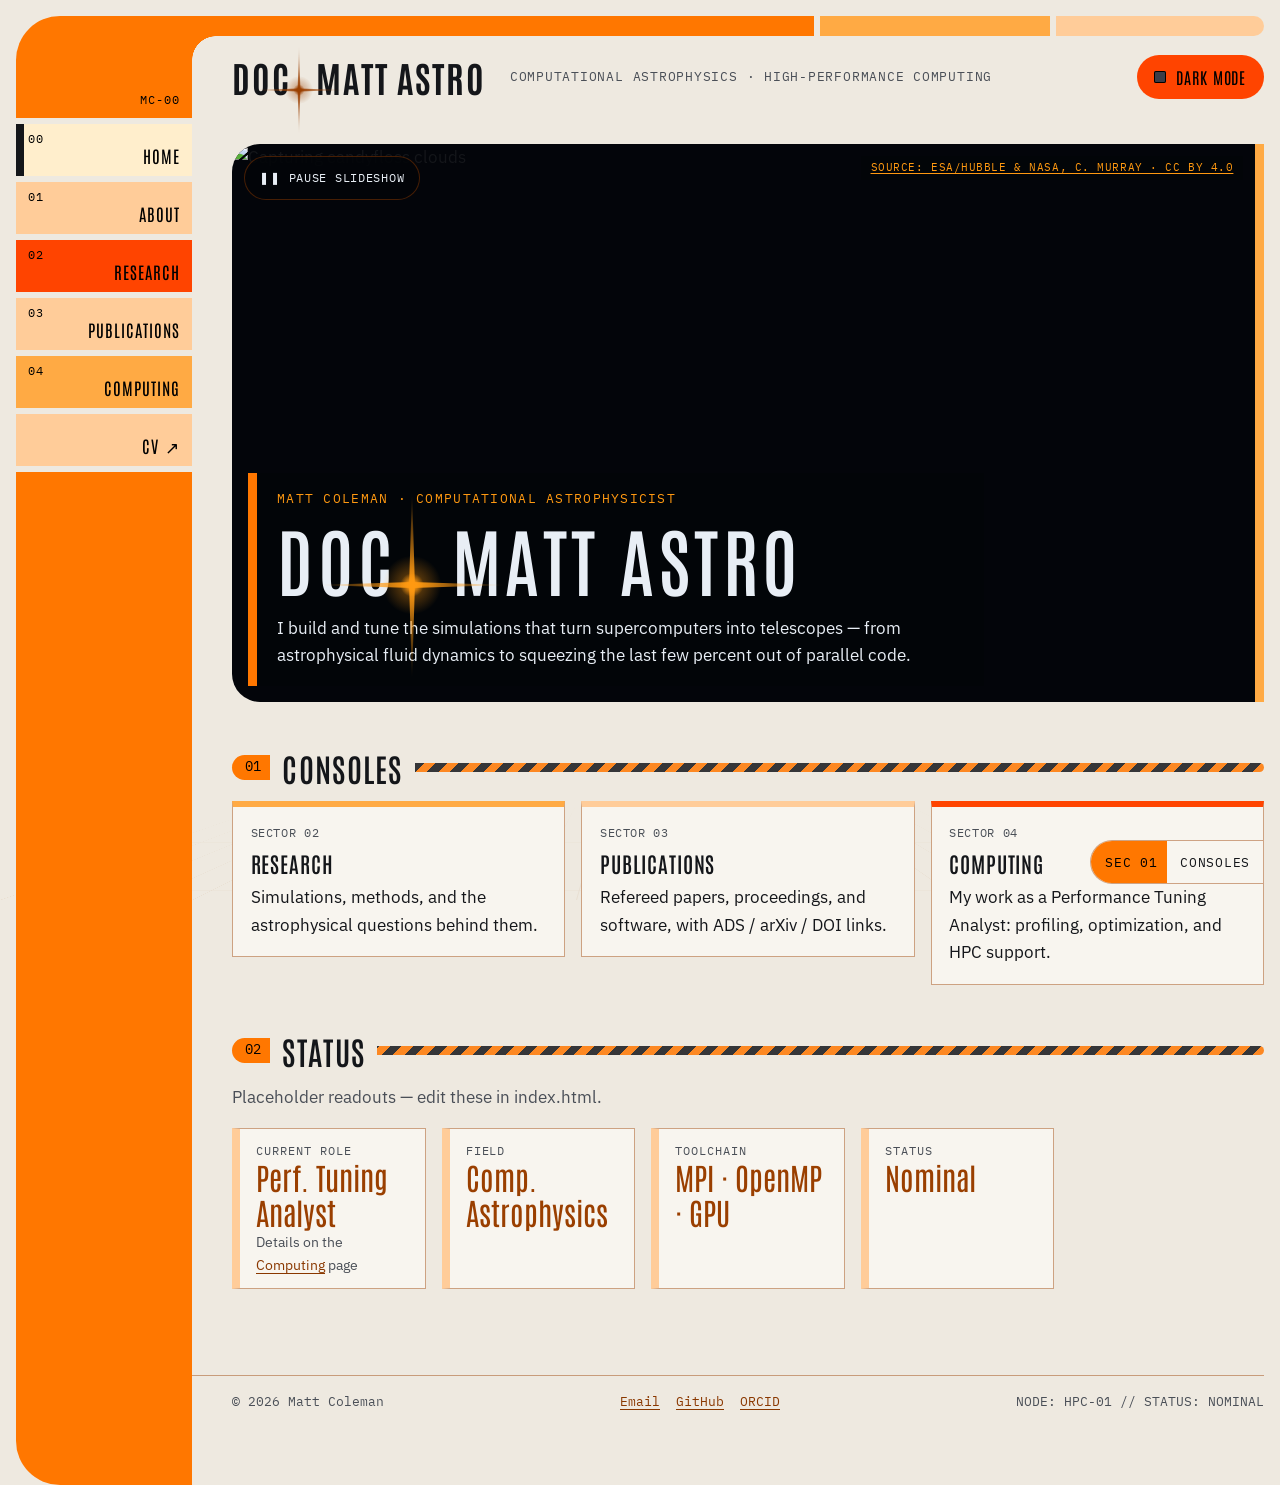
==== commit 9e531343: "Track js/images.js and load it on every page The registry is generated once and then hand-edited (cr" ====
--- a/index.html
+++ b/index.html
@@ -22,6 +22,7 @@
 
   <!-- 4. Scripts. "defer" = run after the HTML is read, in this order. -->
   <script src="js/site-data.js" defer></script>
+  <script src="js/images.js" defer></script>
   <script src="js/psf-star.js" defer></script>
   <script src="js/render.js" defer></script>
   <script src="js/rotator.js" defer></script>
--- a/css/tokens.css
+++ b/css/tokens.css
@@ -96,6 +96,7 @@
   --glow-strong: 0 0 0 1px var(--accent);
   --grid-line:   rgba(var(--s-accent-light-rgb), 0.5);
   --grid-opacity: 0.12;
+  --backdrop-veil: 90%;                 /* % of page color laid over the blurred photo */
   --hazard-b:    var(--ink);
   --scrim:       rgba(3, 5, 9, 0.88);      /* backing behind text on photos */
   --focus:       #0047D6;
@@ -147,6 +148,7 @@
     --glow-strong: 0 0 0 1px var(--s-accent-dark), 0 0 18px rgba(var(--s-accent-dark-rgb), 0.45);
     --grid-line:   rgba(var(--s-accent-dark-rgb), 0.7);
     --grid-opacity: 0.22;
+    --backdrop-veil: 76%;
     --hazard-b:    transparent;
     --focus:       var(--s-accent-dark);
   }
@@ -167,6 +169,7 @@
   --glow-strong: 0 0 0 1px var(--s-accent-dark), 0 0 18px rgba(var(--s-accent-dark-rgb), 0.45);
   --grid-line:   rgba(var(--s-accent-dark-rgb), 0.7);
   --grid-opacity: 0.22;
+  --backdrop-veil: 76%;
   --hazard-b:    transparent;
   --focus:       var(--s-accent-dark);
 }
--- a/css/base.css
+++ b/css/base.css
@@ -43,6 +43,35 @@
   opacity: var(--grid-opacity);
   -webkit-mask-image: linear-gradient(to top, #000, transparent 85%);
           mask-image: linear-gradient(to top, #000, transparent 85%);
+}
+
+/* The current photo, blurred and veiled with the page color, fixed behind all
+   content outside the header (see Site.showBackdrop in render.js). Sits below
+   the grid (z-index -1) and above the html background. */
+.page-backdrop {
+  position: fixed;
+  inset: 0;
+  z-index: -2;
+  overflow: hidden;
+  pointer-events: none;
+}
+.page-backdrop-layer {
+  position: absolute;
+  inset: -4%;                       /* bleed, so the blur has no soft edge */
+  transition: opacity var(--dur-fade) ease;
+}
+.page-backdrop-layer.is-entering { opacity: 0; }
+.page-backdrop-layer img {
+  width: 100%;
+  height: 100%;
+  object-fit: cover;
+  filter: blur(22px) saturate(1.15);
+}
+.page-backdrop::after {             /* the veil: how much of the photo shows through */
+  content: "";
+  position: absolute;
+  inset: 0;
+  background: color-mix(in srgb, var(--bg) var(--backdrop-veil), transparent);
 }
 
 h1, h2, h3 {
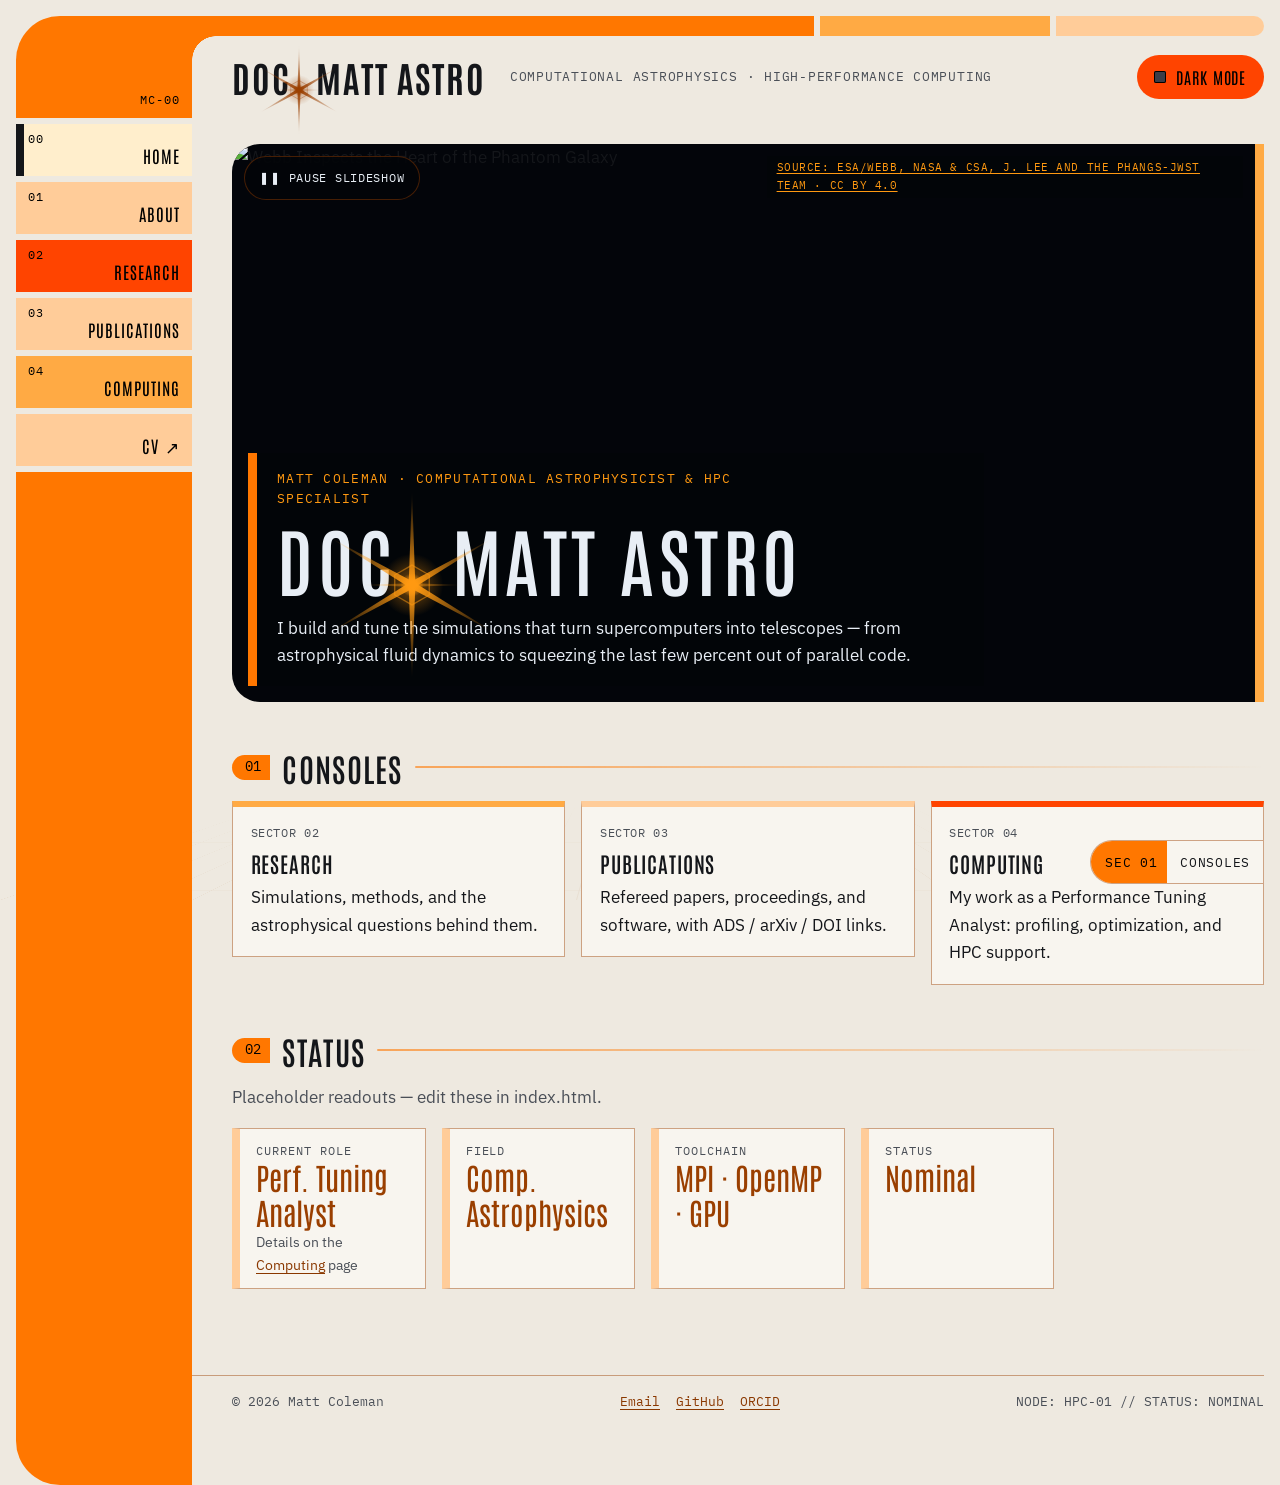
==== commit 5012f07f: "Update home page title and kicker wording" ====
--- a/index.html
+++ b/index.html
@@ -3,7 +3,7 @@
 <head>
   <meta charset="utf-8">
   <meta name="viewport" content="width=device-width, initial-scale=1">
-  <title>Doc. Matt Astro — Matt Coleman, computational astrophysics & HPC</title>
+  <title>Doc. Matt Astro — Matt Coleman, Computational astrophysicist and HPC specialist</title>
   <meta name="description" content="Matt Coleman: computational astrophysicist and high-performance computing specialist.">
 
   <!-- 1. Apply a saved light/dark choice before anything is drawn (must come first). -->
@@ -38,7 +38,7 @@
 <script type="application/json" id="page-data">
 {
   "home": true,
-  "kicker": "Matt Coleman · Computational Astrophysicist",
+  "kicker": "Matt Coleman · Computational Astrophysicist & HPC Specialist",
   "intro": "I build and tune the simulations that turn supercomputers into telescopes — from astrophysical fluid dynamics to squeezing the last few percent out of parallel code.",
   "image": "rotate",
   "sections": [
--- a/css/components.css
+++ b/css/components.css
@@ -310,16 +310,15 @@
   font-size: 0.85rem;
 }
 
-/* Hazard stripes trailing after each section title. */
+/* Thin rule trailing after each section title, fading out to the right. */
 .section-head::after {
   content: "";
   flex: 1;
   min-width: 2rem;
-  height: 0.55rem;
-  border-radius: 0 999px 999px 0;
-  background: repeating-linear-gradient(-45deg,
-    var(--hazard-a) 0 8px, var(--hazard-b) 8px 16px);
-  opacity: 0.85;
+  height: 2px;
+  border-radius: 999px;
+  background: linear-gradient(to right, var(--hazard-a), transparent);
+  opacity: 0.6;
 }
 
 .section-intro { color: var(--text-muted); }
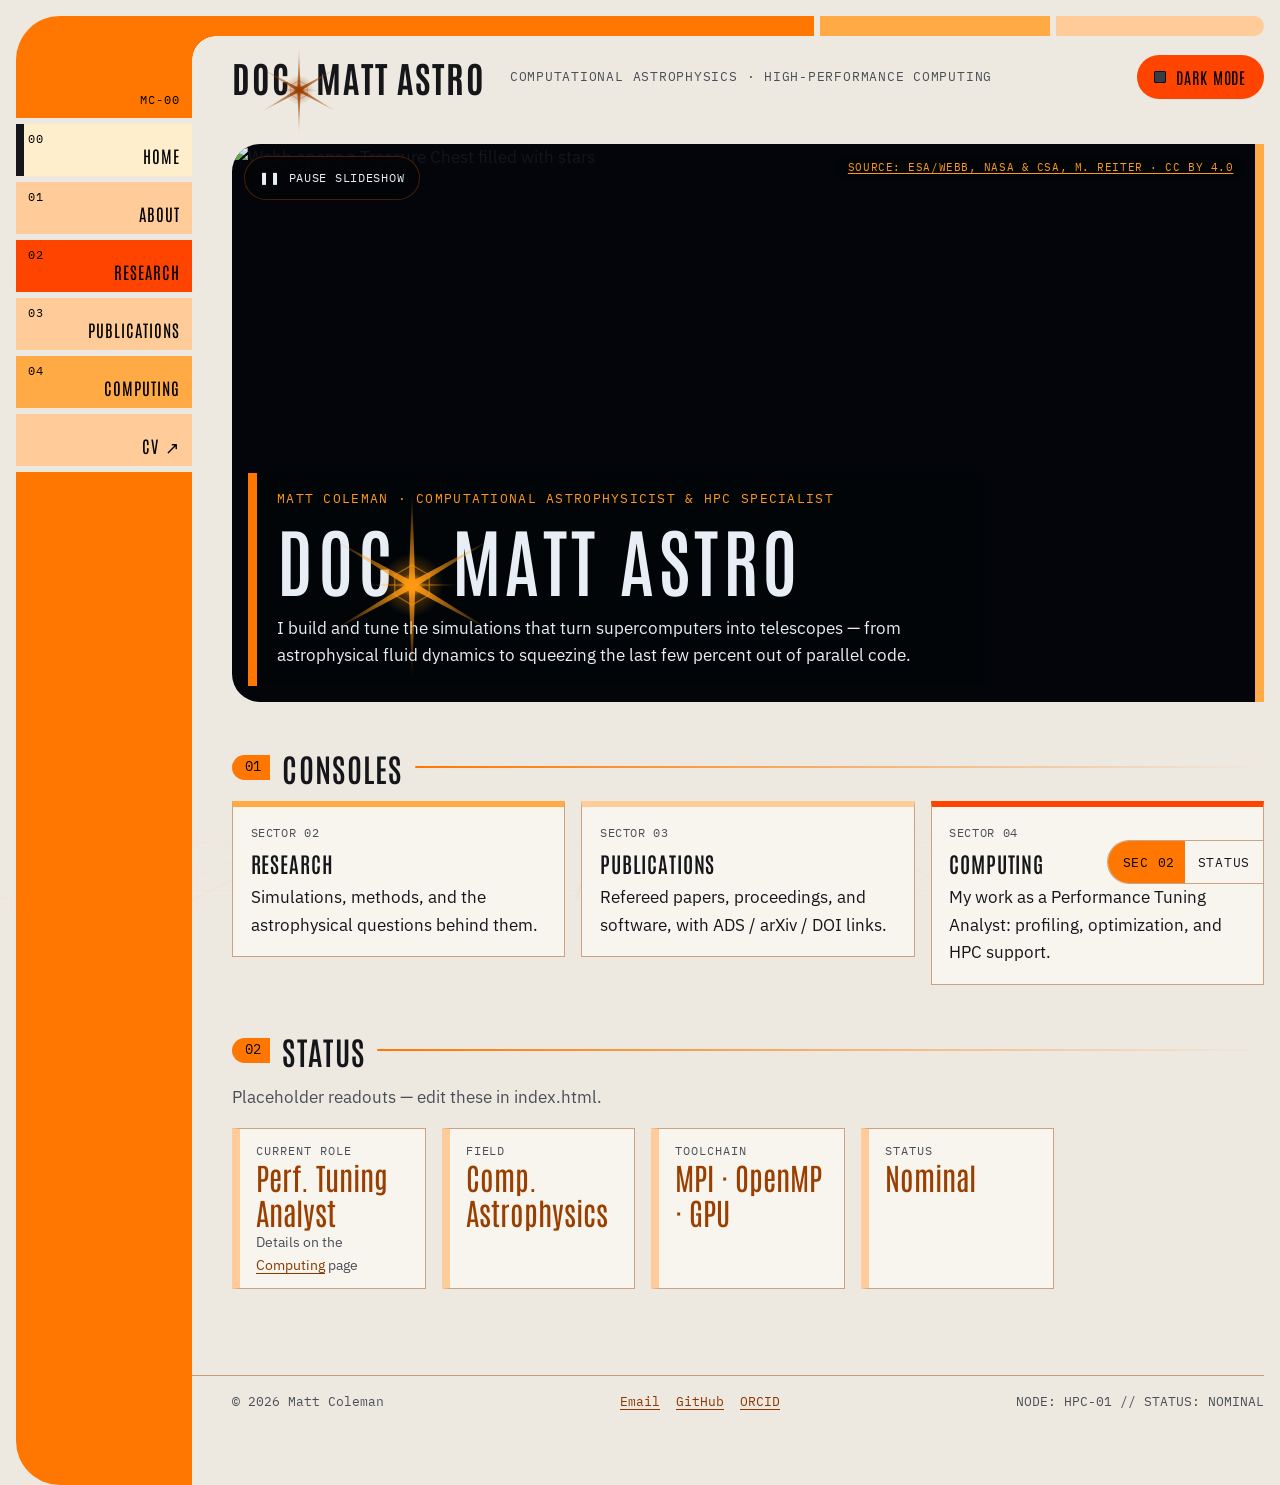
==== commit 68f8e4af: "Move page text from inline JSON blocks into data/*.js Each page's content now lives in data/<page>.j" ====
--- a/index.html
+++ b/index.html
@@ -22,6 +22,7 @@
 
   <!-- 4. Scripts. "defer" = run after the HTML is read, in this order. -->
   <script src="js/site-data.js" defer></script>
+  <script src="data/index.js" defer></script>
   <script src="js/images.js" defer></script>
   <script src="js/psf-star.js" defer></script>
   <script src="js/render.js" defer></script>
@@ -30,72 +31,7 @@
   <script src="js/theme-toggle.js" defer></script>
 </head>
 <body>
-<!-- ================================================================
-     PAGE CONTENT — EDIT TEXT BELOW
-     This block is JSON: keep the "quotes", and put a comma between
-     items but NOT after the last one. See README.md for every field.
-     ================================================================ -->
-<script type="application/json" id="page-data">
-{
-  "home": true,
-  "kicker": "Matt Coleman · Computational Astrophysicist & HPC Specialist",
-  "intro": "I build and tune the simulations that turn supercomputers into telescopes — from astrophysical fluid dynamics to squeezing the last few percent out of parallel code.",
-  "image": "rotate",
-  "sections": [
-    {
-      "id": "consoles",
-      "label": "Consoles",
-      "type": "cards",
-      "items": [
-        {
-          "meta": "Sector 02",
-          "title": "Research",
-          "href": "research.html",
-          "text": "Simulations, methods, and the astrophysical questions behind them."
-        },
-        {
-          "meta": "Sector 03",
-          "title": "Publications",
-          "href": "publications.html",
-          "text": "Refereed papers, proceedings, and software, with ADS / arXiv / DOI links."
-        },
-        {
-          "meta": "Sector 04",
-          "title": "Computing",
-          "href": "computing.html",
-          "text": "My work as a Performance Tuning Analyst: profiling, optimization, and HPC support."
-        }
-      ]
-    },
-    {
-      "id": "status",
-      "label": "Status",
-      "type": "stats",
-      "intro": "Placeholder readouts — edit these in index.html.",
-      "items": [
-        {
-          "label": "Current role",
-          "value": "Perf. Tuning Analyst",
-          "note": "Details on the [Computing](computing.html) page"
-        },
-        {
-          "label": "Field",
-          "value": "Comp. Astrophysics"
-        },
-        {
-          "label": "Toolchain",
-          "value": "MPI · OpenMP · GPU"
-        },
-        {
-          "label": "Status",
-          "value": "Nominal"
-        }
-      ]
-    }
-  ]
-}
-</script>
-<!-- ======================= END OF PAGE CONTENT ===================== -->
+<!-- Page text lives in data/index.js (edit that file to change what this page says). -->
 
   <a class="skip-link" href="#main">Skip to content</a>
 
--- a/css/tokens.css
+++ b/css/tokens.css
@@ -73,7 +73,6 @@
   --panel-2:     var(--ld-harvest-gold);
   --panel-3:     var(--ld-honey);
   --panel-4:     var(--ld-october-sunset);
-  --hazard-a:    var(--ld-orange);
   --s-accent-light:     #9A3F00;          /* darkened to be readable on paper */
   --s-accent-light-rgb: 154, 63, 0;
   --s-link-light:       #8A3800;
@@ -97,7 +96,6 @@
   --grid-line:   rgba(var(--s-accent-light-rgb), 0.5);
   --grid-opacity: 0.12;
   --backdrop-veil: 90%;                 /* % of page color laid over the blurred photo */
-  --hazard-b:    var(--ink);
   --scrim:       rgba(3, 5, 9, 0.88);      /* backing behind text on photos */
   --focus:       #0047D6;
 }
@@ -108,7 +106,6 @@
   --panel-2:     var(--pd-beta-blue);
   --panel-3:     var(--pd-arctic-snow);
   --panel-4:     var(--pd-radioactive);
-  --hazard-a:    var(--pd-sunset-red);
   --s-accent-light:     var(--pd-night-cloud);
   --s-accent-light-rgb: 52, 68, 112;
   --s-link-light:       var(--pd-night-rain);
@@ -123,7 +120,6 @@
   --panel-2:     var(--pc-pale-orange-red);
   --panel-3:     var(--pc-light-gray);
   --panel-4:     var(--pc-ghost-gray);
-  --hazard-a:    var(--pc-orange-red);
   --s-accent-light:     var(--pc-medium-dark-blue);
   --s-accent-light-rgb: 42, 113, 147;
   --s-link-light:       var(--pc-dark-blue);
@@ -149,7 +145,6 @@
     --grid-line:   rgba(var(--s-accent-dark-rgb), 0.7);
     --grid-opacity: 0.22;
     --backdrop-veil: 76%;
-    --hazard-b:    transparent;
     --focus:       var(--s-accent-dark);
   }
 }
@@ -170,7 +165,6 @@
   --grid-line:   rgba(var(--s-accent-dark-rgb), 0.7);
   --grid-opacity: 0.22;
   --backdrop-veil: 76%;
-  --hazard-b:    transparent;
   --focus:       var(--s-accent-dark);
 }
 
--- a/css/components.css
+++ b/css/components.css
@@ -237,6 +237,7 @@
 
 .kicker {
   margin: 0;
+  max-width: none;   /* a short label, not body text: don't wrap at the reading measure */
   font-family: var(--font-mono);
   font-size: 0.8rem;
   letter-spacing: 0.1em;
@@ -317,8 +318,7 @@
   min-width: 2rem;
   height: 2px;
   border-radius: 999px;
-  background: linear-gradient(to right, var(--hazard-a), transparent);
-  opacity: 0.6;
+  background: linear-gradient(to right, var(--panel-1), transparent);
 }
 
 .section-intro { color: var(--text-muted); }
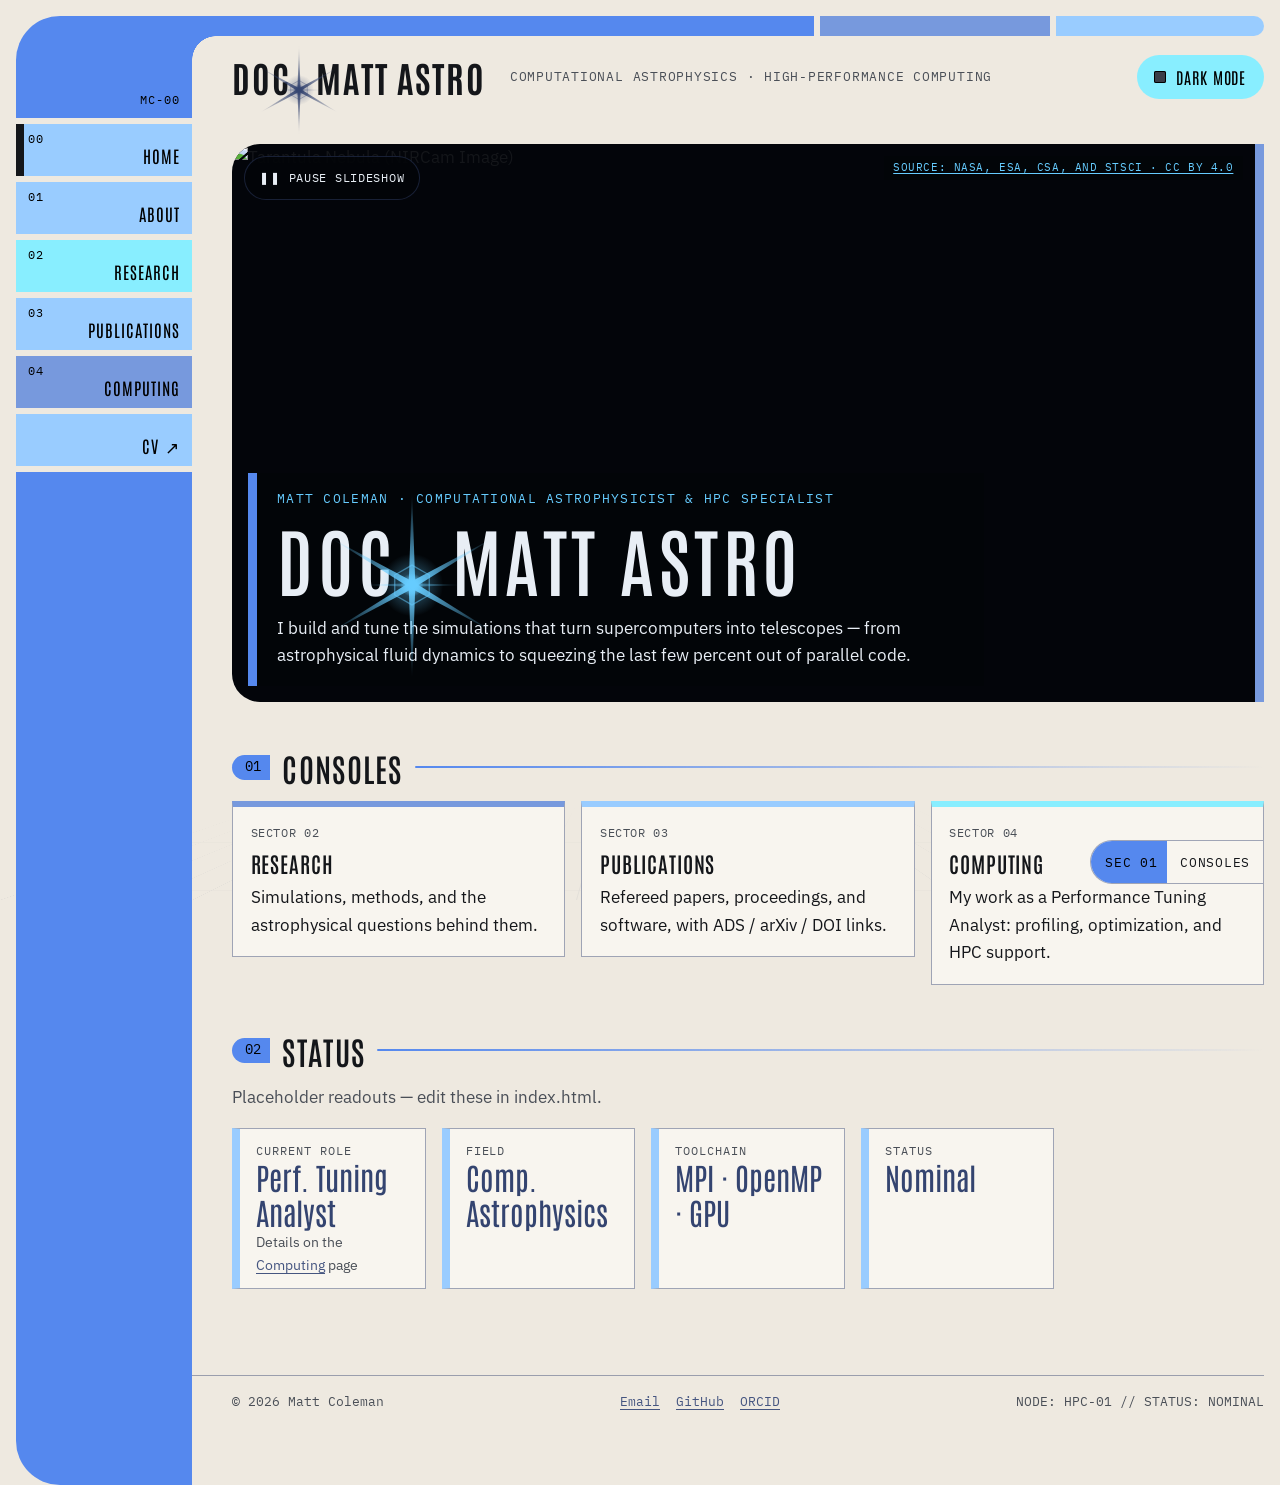
==== commit 50e39f46: "Show script errors with file and line in the content-error panel Add js/error-trap.js, loaded first " ====
--- a/index.html
+++ b/index.html
@@ -8,6 +8,7 @@
 
   <!-- 1. Apply a saved light/dark choice before anything is drawn (must come first). -->
   <script src="js/theme-init.js"></script>
+  <script src="js/error-trap.js"></script>
 
   <!-- 2. Fonts: the only thing loaded from outside this site. -->
   <link rel="preconnect" href="https://fonts.googleapis.com">
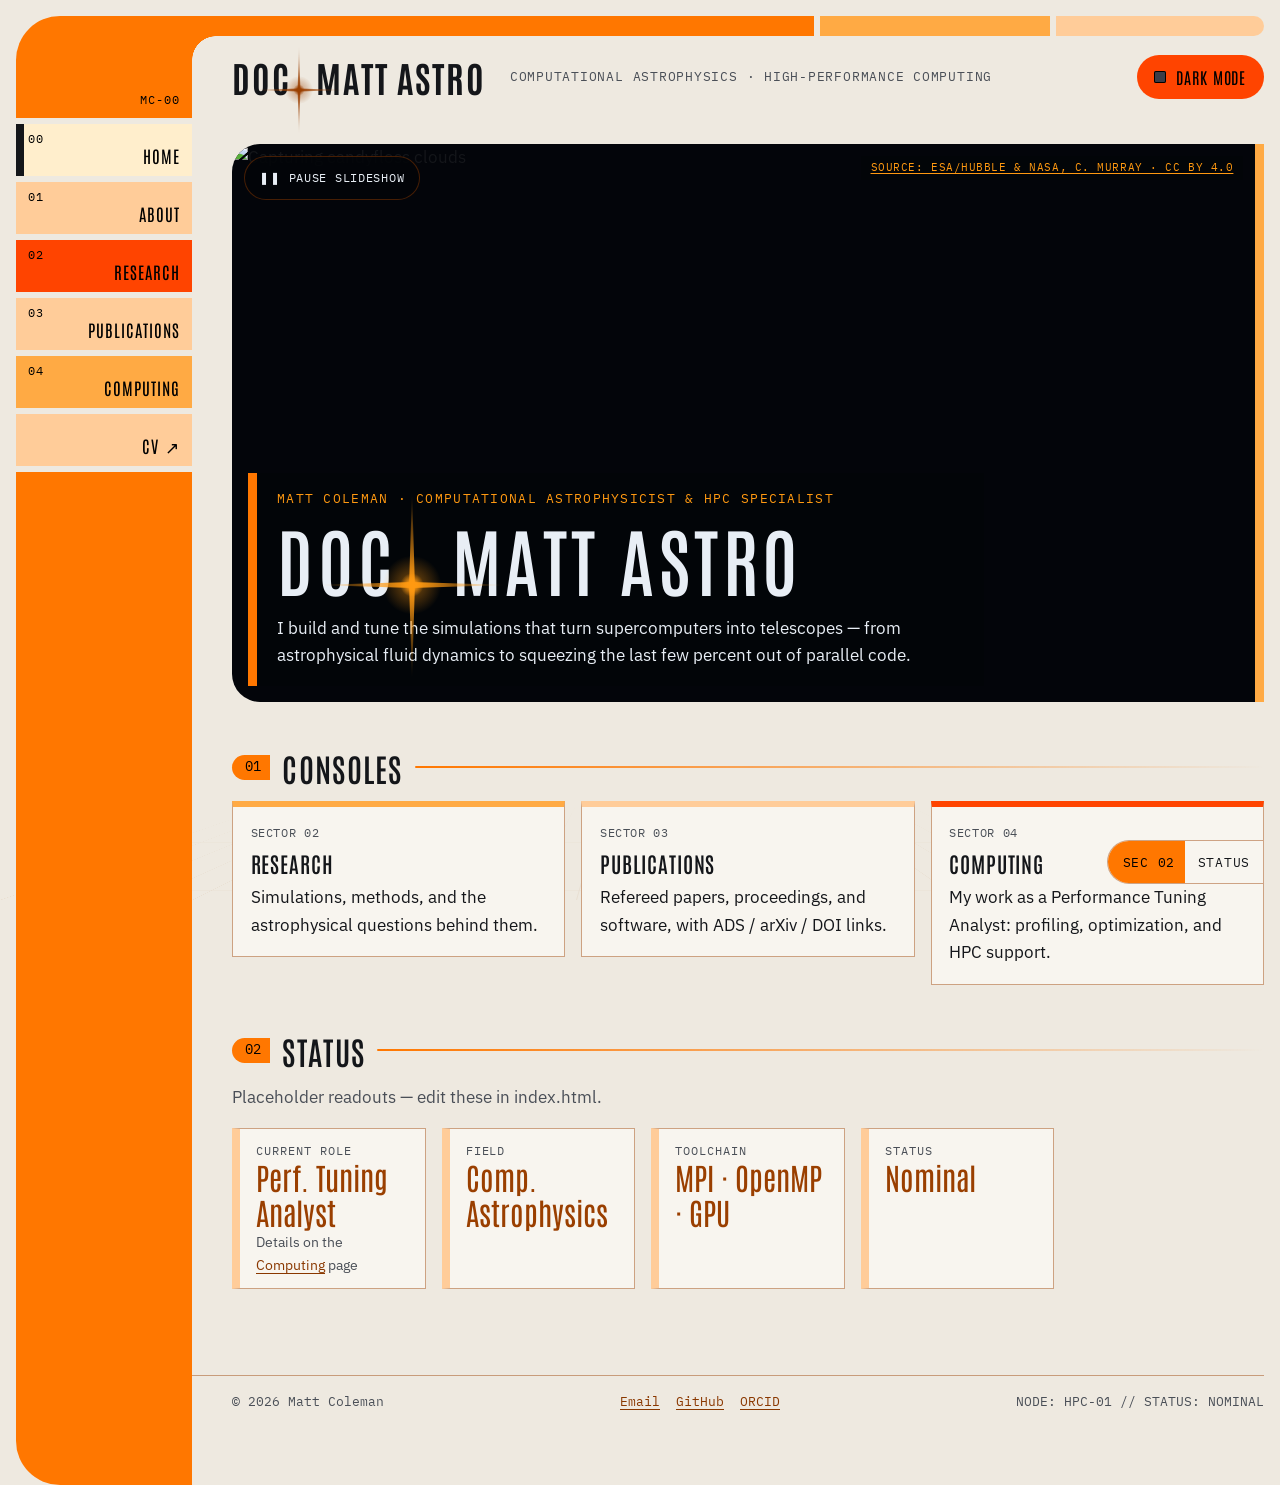
==== commit 9c2bc737: "Add optional build for a text-only (no-JavaScript) copy of the site tools/build_nojs.py generates no" ====
--- a/index.html
+++ b/index.html
@@ -65,10 +65,11 @@
       <noscript>
         <div class="noscript-panel">
           <p>This site draws its pages with JavaScript, which is turned off in your browser.
-          You can still download the <a href="cv/Matt_Coleman_CV.pdf">CV (PDF)</a>.</p>
+          <a href="nojs/index.html">Read the text-only version of this page</a>, or download the
+          <a href="cv/Matt_Coleman_CV.pdf">CV (PDF)</a>.</p>
         </div>
       </noscript>
-      <!-- Everything else in <main> is built by js/render.js from the JSON above. -->
+      <!-- Everything else in <main> is built by js/render.js from data/index.js. -->
     </main>
 
     <footer class="site-footer">
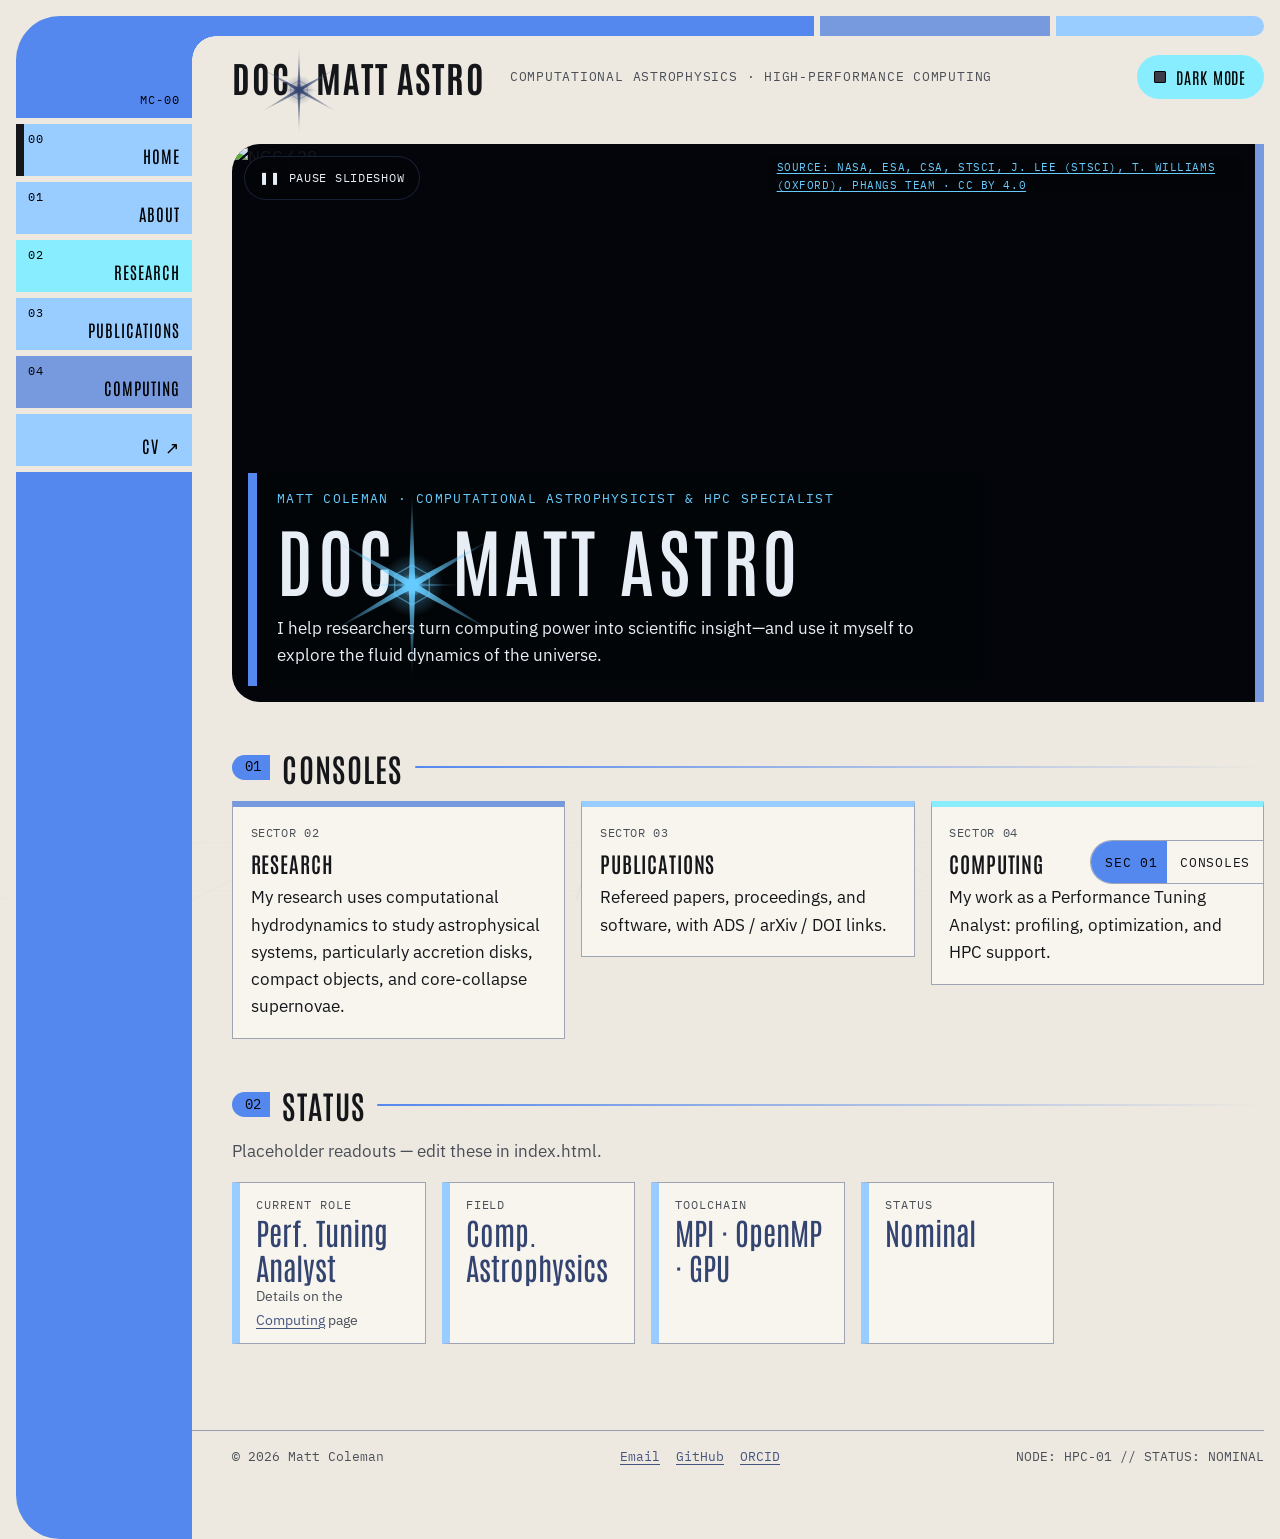
==== commit 1e5452ea: "Update introductory text and title in index files for clarity and focus" ====
--- a/index.html
+++ b/index.html
@@ -3,7 +3,7 @@
 <head>
   <meta charset="utf-8">
   <meta name="viewport" content="width=device-width, initial-scale=1">
-  <title>Doc. Matt Astro — Matt Coleman, Computational astrophysicist and HPC specialist</title>
+  <title>Doc. Matt Astro — Matt Coleman</title>
   <meta name="description" content="Matt Coleman: computational astrophysicist and high-performance computing specialist.">
 
   <!-- 1. Apply a saved light/dark choice before anything is drawn (must come first). -->
--- a/css/components.css
+++ b/css/components.css
@@ -157,6 +157,8 @@
   background: #03050A;
 }
 .viewscreen--hero { min-height: clamp(22rem, 62vh, 38rem); }
+/* Text-only (nojs/) pages have no photo, so no photo-sized gap. Doubled class beats the hero/phone rules. */
+.viewscreen.viewscreen--text { min-height: 0; padding-top: 0; }
 
 /* Each photo is a "layer" filling the viewscreen. When the photo rotates,
    the new layer fades in on top of the old one, which is then removed. */
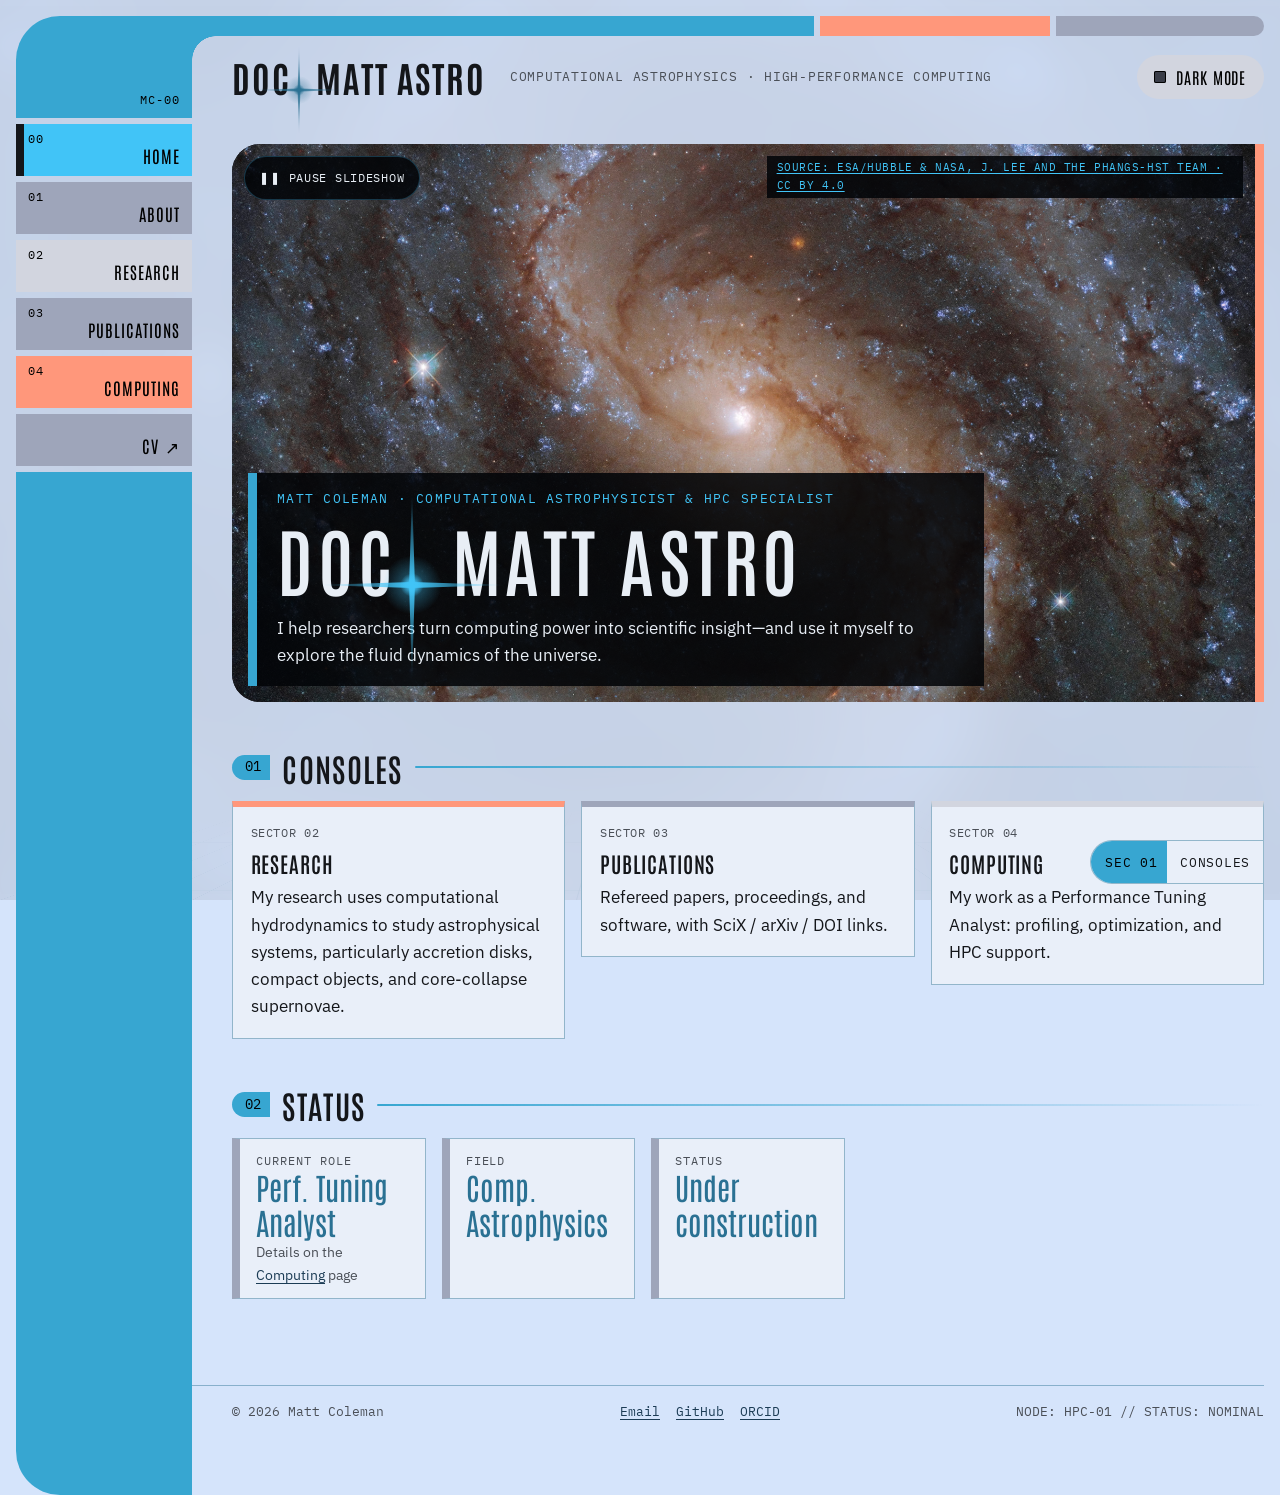
==== commit d537a2c3: "Add favicon to multiple HTML pages" ====
--- a/index.html
+++ b/index.html
@@ -5,6 +5,7 @@
   <meta name="viewport" content="width=device-width, initial-scale=1">
   <title>Doc. Matt Astro — Matt Coleman</title>
   <meta name="description" content="Matt Coleman: computational astrophysicist and high-performance computing specialist.">
+  <link rel="icon" href="favicon.svg" type="image/svg+xml">
 
   <!-- 1. Apply a saved light/dark choice before anything is drawn (must come first). -->
   <script src="js/theme-init.js"></script>
--- a/css/tokens.css
+++ b/css/tokens.css
@@ -77,13 +77,15 @@
   --s-accent-light-rgb: 154, 63, 0;
   --s-link-light:       #8A3800;
   --s-fill-light:       var(--ld-butter); /* "selected" fill, black text */
+  --s-bg-light:         var(--paper);     /* page background in light theme */
+  --s-surface-light:    #F8F5EF;          /* cards and panels in light theme */
   --s-accent-dark:      var(--ld-daybreak);
   --s-accent-dark-rgb:  255, 153, 17;
 
   /* ---------- Semantic tokens: LIGHT theme ("daylight control room") ---------- */
   color-scheme: light;
-  --bg:          var(--paper);
-  --surface:     #F8F5EF;  /* cards and panels */
+  --bg:          var(--s-bg-light);
+  --surface:     var(--s-surface-light);   /* cards and panels */
   --text:        var(--ink);
   --text-muted:  #4A4F57;
   --accent:      var(--s-accent-light);    /* headings' accents, readout values */
@@ -110,6 +112,8 @@
   --s-accent-light-rgb: 52, 68, 112;
   --s-link-light:       var(--pd-night-rain);
   --s-fill-light:       var(--pd-arctic-snow);
+  --s-bg-light:         #cad7ec;          /* cool blue-gray instead of cream */
+  --s-surface-light:    #e9eff9;
   --s-accent-dark:      var(--pd-arctic-ice);
   --s-accent-dark-rgb:  102, 204, 255;
 }
@@ -124,6 +128,8 @@
   --s-accent-light-rgb: 42, 113, 147;
   --s-link-light:       var(--pc-dark-blue);
   --s-fill-light:       var(--pc-bright-blue);
+  --s-bg-light:         #d5e4fb;          /* cool blue-gray instead of cream */
+  --s-surface-light:    #e9eff9;
   --s-accent-dark:      var(--pc-bright-blue);
   --s-accent-dark-rgb:  65, 196, 247;
 }
--- a/css/components.css
+++ b/css/components.css
@@ -325,6 +325,12 @@
 
 .section-intro { color: var(--text-muted); }
 
+/* The About-page bio is justified; hyphenation keeps the word gaps even. */
+#bio .prose {
+  text-align: justify;
+  hyphens: auto;
+}
+
 /* ---------- Cards ---------- */
 .cards {
   display: grid;
